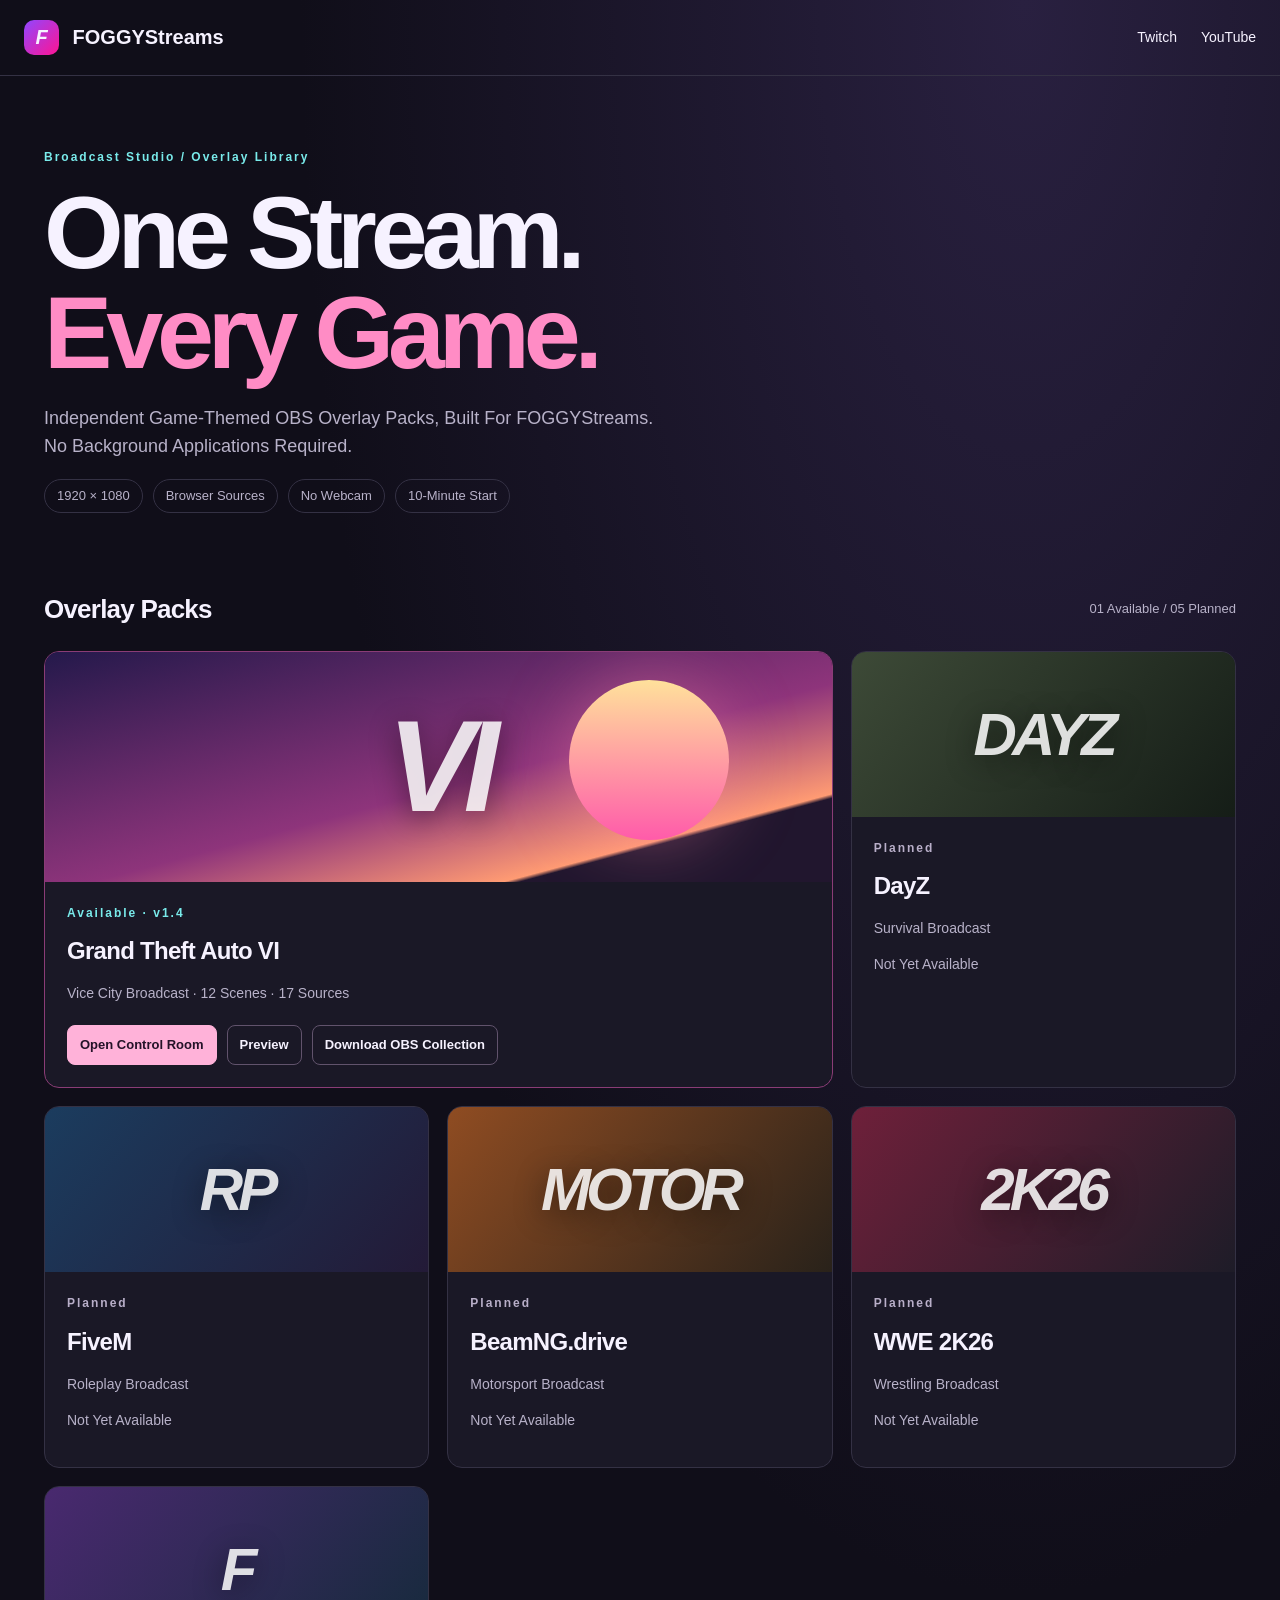
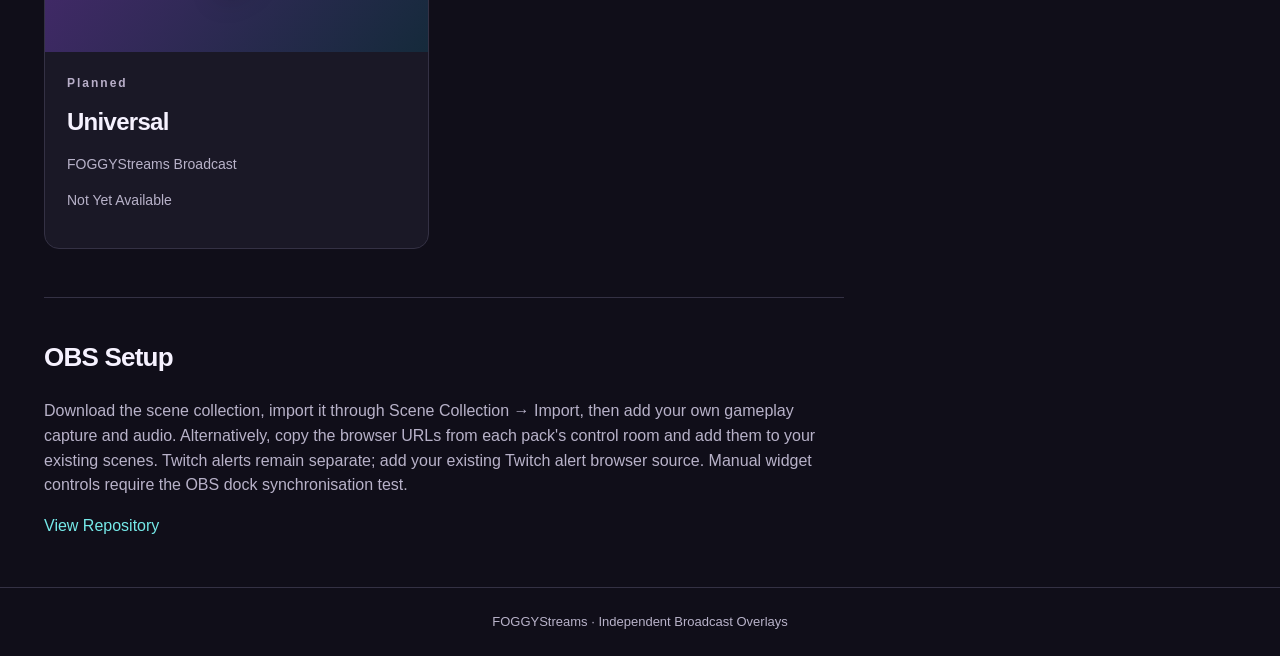
==== index.html @ 0270c41a "Launch independent FOGGYStreams OBS hub with migrated GTA VI pack" ====
<!doctype html><html lang="en-AU"><head><meta charset="utf-8"><meta name="viewport" content="width=device-width,initial-scale=1"><title>FOGGYStreams | OBS Overlay Hub</title><meta name="theme-color" content="#141222"><link rel="stylesheet" href="assets/hub.css"></head><body><header><a class="brand" href="./"><span>F</span> FOGGYStreams</a><nav><a href="https://www.twitch.tv/FOGGYStreams">Twitch</a><a href="https://www.youtube.com/@FOGGYStreams">YouTube</a></nav></header><main><div class="hero"><p class="eyebrow">Broadcast Studio / Overlay Library</p><h1>One Stream.<br><em>Every Game.</em></h1><p>Independent Game-Themed OBS Overlay Packs, Built For FOGGYStreams. No Background Applications Required.</p><div class="meta"><span>1920 × 1080</span><span>Browser Sources</span><span>No Webcam</span><span>10-Minute Start</span></div></div><section><div class="sectiontitle"><h2>Overlay Packs</h2><span>01 Available / 05 Planned</span></div><div class="packs"><article class="pack vice"><div class="art"><div class="sun"></div><span>VI</span></div><div class="info"><p class="eyebrow">Available · v1.4</p><h3>Grand Theft Auto VI</h3><p>Vice City Broadcast · 12 Scenes · 17 Sources</p><div class="actions"><a class="primary" href="gta-vi/">Open Control Room</a><a href="gta-vi/index.html?scene=starting">Preview</a><a href="downloads/FOGGYStreams_Vice_City_OBS_v1.4.json" download>Download OBS Collection</a></div></div></article><article class="pack survival planned"><div class="art"><span>DAYZ</span></div><div class="info"><p class="eyebrow">Planned</p><h3>DayZ</h3><p>Survival Broadcast</p><p class="pending">Not Yet Available</p></div></article><article class="pack roleplay planned"><div class="art"><span>RP</span></div><div class="info"><p class="eyebrow">Planned</p><h3>FiveM</h3><p>Roleplay Broadcast</p><p class="pending">Not Yet Available</p></div></article><article class="pack motor planned"><div class="art"><span>MOTOR</span></div><div class="info"><p class="eyebrow">Planned</p><h3>BeamNG.drive</h3><p>Motorsport Broadcast</p><p class="pending">Not Yet Available</p></div></article><article class="pack wrestling planned"><div class="art"><span>2K26</span></div><div class="info"><p class="eyebrow">Planned</p><h3>WWE 2K26</h3><p>Wrestling Broadcast</p><p class="pending">Not Yet Available</p></div></article><article class="pack universal planned"><div class="art"><span>F</span></div><div class="info"><p class="eyebrow">Planned</p><h3>Universal</h3><p>FOGGYStreams Broadcast</p><p class="pending">Not Yet Available</p></div></article></div></section><section class="setup"><h2>OBS Setup</h2><p>Download the scene collection, import it through Scene Collection → Import, then add your own gameplay capture and audio. Alternatively, copy the browser URLs from each pack's control room and add them to your existing scenes. Twitch alerts remain separate; add your existing Twitch alert browser source. Manual widget controls require the OBS dock synchronisation test.</p><a href="https://github.com/IIllIFOGGYIIllI/FOGGYStreams-OBS">View Repository</a></section></main><footer>FOGGYStreams · Independent Broadcast Overlays</footer></body></html>
---- assets/hub.css ----
:root{color-scheme:dark;--bg:#100e19;--panel:#1a1826;--line:#343144;--text:#f6f2ff;--muted:#b8b2c9;--pink:#ff1493;--cyan:#00ced1}*{box-sizing:border-box}body{margin:0;background:radial-gradient(ellipse at 80% 0,#292040 0,transparent 50%),var(--bg);color:var(--text);font:16px/1.55 "Segoe UI",Arial,sans-serif}a{color:var(--text);text-decoration:none}a:hover{color:#ff9bd2}header{display:flex;justify-content:space-between;align-items:center;padding:20px max(24px,calc((100vw - 1240px)/2));border-bottom:1px solid var(--line);gap:24px}header nav{display:flex;gap:24px;font-size:14px}.brand{font-weight:800;font-size:20px;white-space:nowrap}.brand span{display:inline-grid;place-items:center;width:35px;height:35px;margin-right:8px;border-radius:10px;background:linear-gradient(135deg,#9146ff,#ff1493);font-style:italic}main{max-width:1240px;margin:auto;padding:0 24px}.hero{padding:72px 0 54px;max-width:850px}.eyebrow{font-size:12px;text-transform:none;letter-spacing:2px;font-weight:700;color:#79ebeb;margin:0 0 10px}.hero h1{font-size:clamp(54px,8vw,112px);line-height:.98;letter-spacing:-.06em;margin:16px 0 22px}.hero em{font-style:normal;color:#ff8cc5}.hero p:not(.eyebrow){font-size:18px;color:var(--muted);max-width:620px}.meta{display:flex;gap:10px;flex-wrap:wrap}.meta span{border:1px solid var(--line);padding:6px 12px;border-radius:100px;font-size:13px;color:var(--muted)}.sectiontitle{display:flex;align-items:center;justify-content:space-between;gap:12px}.sectiontitle span{font-size:13px;color:var(--muted)}h2{font-size:26px;letter-spacing:-.03em}.packs{display:grid;grid-template-columns:repeat(3,minmax(0,1fr));gap:18px}.pack{background:var(--panel);border:1px solid var(--line);border-radius:15px;overflow:hidden;display:flex;flex-direction:column}.vice{grid-column:span 2;border-color:#8a3c76}.art{height:165px;position:relative;display:grid;place-items:center;overflow:hidden;background:linear-gradient(135deg,#292743,#10101a)}.art span{position:relative;font-size:60px;letter-spacing:-.08em;font-weight:900;font-style:italic;color:#ffffffda;text-shadow:0 6px 30px #0007}.vice .art{height:230px;background:linear-gradient(165deg,#24194b,#8e347b 55%,#ff9b73 80%,#21162e 81%)}.vice .art span{font-size:130px}.sun{position:absolute;width:160px;height:160px;background:linear-gradient(#ffe19b,#ff5baa);border-radius:50%;right:13%;bottom:18%;box-shadow:0 0 70px #ff8aaa66}.survival .art{background:linear-gradient(130deg,#3d4a37,#151d17)}.roleplay .art{background:linear-gradient(130deg,#1b3c5e,#231a37)}.motor .art{background:linear-gradient(130deg,#8f4c22,#29221a)}.wrestling .art{background:linear-gradient(130deg,#6e203a,#1e1c28)}.universal .art{background:linear-gradient(130deg,#49296f,#152a3b)}.info{padding:22px;flex:1}.info h3{margin:0;font-size:24px;letter-spacing:-.03em}.info p:not(.eyebrow){color:var(--muted);font-size:14px}.planned .eyebrow{color:#b9afc9}.actions{display:flex;gap:10px;flex-wrap:wrap;margin-top:20px}.actions a{border:1px solid #61536c;padding:9px 12px;border-radius:8px;font-size:13px;font-weight:700}.actions .primary{background:#ffb2d9;color:#241228;border-color:#ffb2d9}.setup{margin:48px 0;border-top:1px solid var(--line);padding-top:18px;color:var(--muted);max-width:800px}.setup h2{color:var(--text)}.setup a{color:#75e9e9}footer{padding:24px;text-align:center;color:var(--muted);font-size:13px;border-top:1px solid var(--line)}@media(max-width:780px){.packs{grid-template-columns:1fr 1fr}.vice{grid-column:span 2}}@media(max-width:480px){.packs{grid-template-columns:1fr}.vice{grid-column:span 1}header{flex-wrap:wrap}.hero{padding-top:44px}}
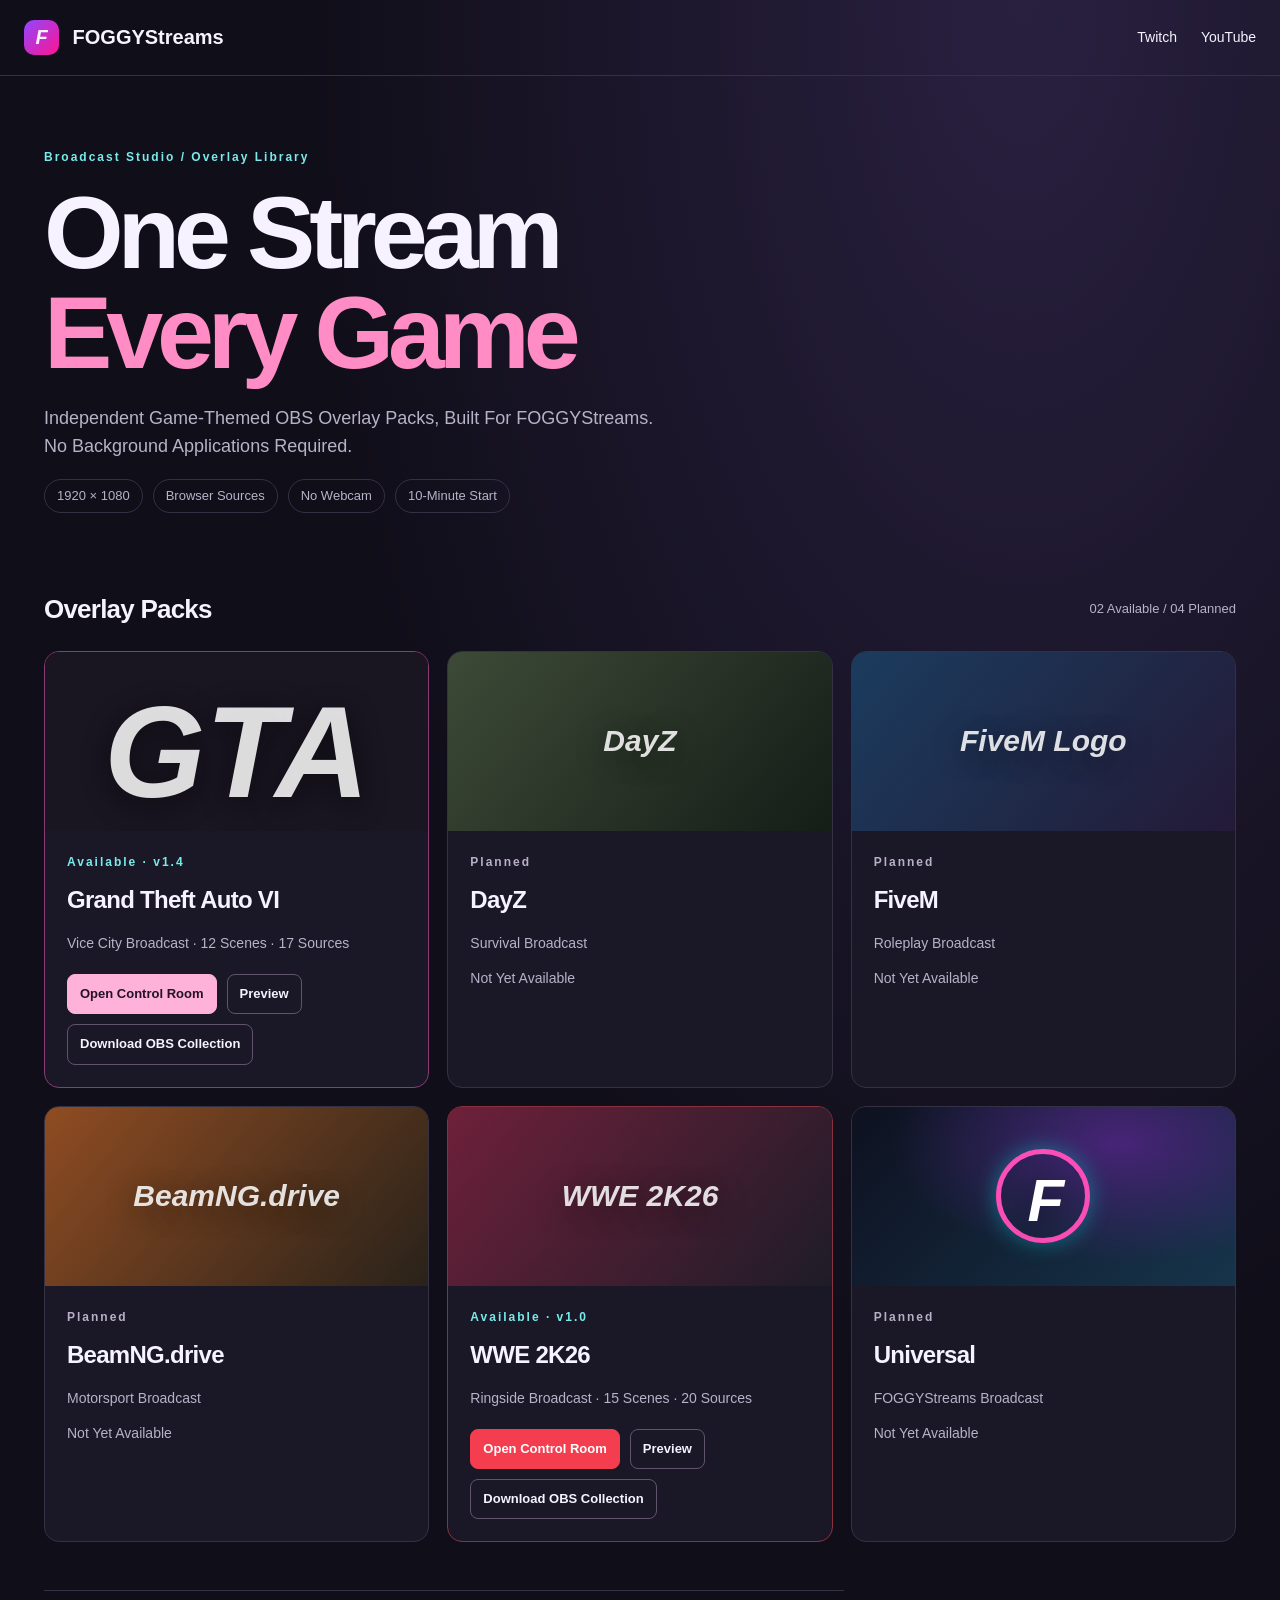
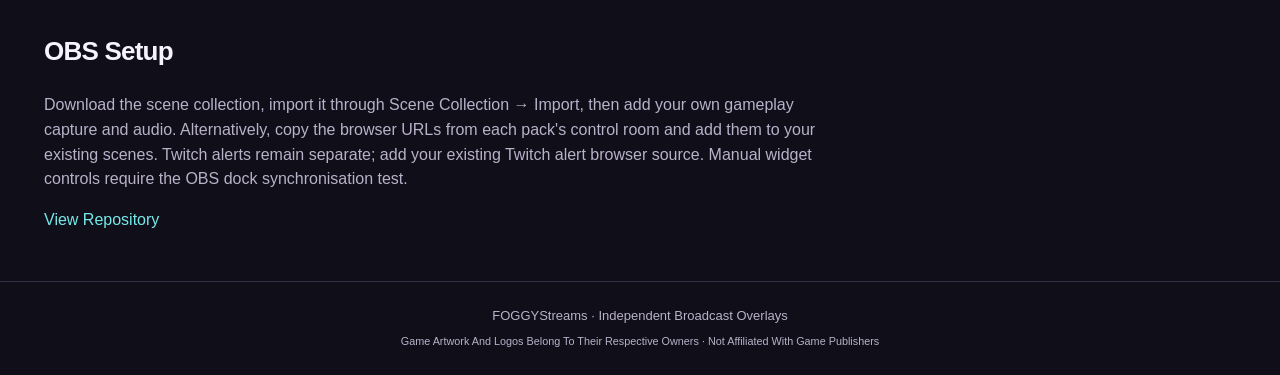
==== commit a0ab64e5: "Add WWE 2K26 Ringside pack and real game artwork to overlay hub" ====
--- a/index.html
+++ b/index.html
@@ -1 +1 @@
-<!doctype html><html lang="en-AU"><head><meta charset="utf-8"><meta name="viewport" content="width=device-width,initial-scale=1"><title>FOGGYStreams | OBS Overlay Hub</title><meta name="theme-color" content="#141222"><link rel="stylesheet" href="assets/hub.css"></head><body><header><a class="brand" href="./"><span>F</span> FOGGYStreams</a><nav><a href="https://www.twitch.tv/FOGGYStreams">Twitch</a><a href="https://www.youtube.com/@FOGGYStreams">YouTube</a></nav></header><main><div class="hero"><p class="eyebrow">Broadcast Studio / Overlay Library</p><h1>One Stream.<br><em>Every Game.</em></h1><p>Independent Game-Themed OBS Overlay Packs, Built For FOGGYStreams. No Background Applications Required.</p><div class="meta"><span>1920 × 1080</span><span>Browser Sources</span><span>No Webcam</span><span>10-Minute Start</span></div></div><section><div class="sectiontitle"><h2>Overlay Packs</h2><span>01 Available / 05 Planned</span></div><div class="packs"><article class="pack vice"><div class="art"><div class="sun"></div><span>VI</span></div><div class="info"><p class="eyebrow">Available · v1.4</p><h3>Grand Theft Auto VI</h3><p>Vice City Broadcast · 12 Scenes · 17 Sources</p><div class="actions"><a class="primary" href="gta-vi/">Open Control Room</a><a href="gta-vi/index.html?scene=starting">Preview</a><a href="downloads/FOGGYStreams_Vice_City_OBS_v1.4.json" download>Download OBS Collection</a></div></div></article><article class="pack survival planned"><div class="art"><span>DAYZ</span></div><div class="info"><p class="eyebrow">Planned</p><h3>DayZ</h3><p>Survival Broadcast</p><p class="pending">Not Yet Available</p></div></article><article class="pack roleplay planned"><div class="art"><span>RP</span></div><div class="info"><p class="eyebrow">Planned</p><h3>FiveM</h3><p>Roleplay Broadcast</p><p class="pending">Not Yet Available</p></div></article><article class="pack motor planned"><div class="art"><span>MOTOR</span></div><div class="info"><p class="eyebrow">Planned</p><h3>BeamNG.drive</h3><p>Motorsport Broadcast</p><p class="pending">Not Yet Available</p></div></article><article class="pack wrestling planned"><div class="art"><span>2K26</span></div><div class="info"><p class="eyebrow">Planned</p><h3>WWE 2K26</h3><p>Wrestling Broadcast</p><p class="pending">Not Yet Available</p></div></article><article class="pack universal planned"><div class="art"><span>F</span></div><div class="info"><p class="eyebrow">Planned</p><h3>Universal</h3><p>FOGGYStreams Broadcast</p><p class="pending">Not Yet Available</p></div></article></div></section><section class="setup"><h2>OBS Setup</h2><p>Download the scene collection, import it through Scene Collection → Import, then add your own gameplay capture and audio. Alternatively, copy the browser URLs from each pack's control room and add them to your existing scenes. Twitch alerts remain separate; add your existing Twitch alert browser source. Manual widget controls require the OBS dock synchronisation test.</p><a href="https://github.com/IIllIFOGGYIIllI/FOGGYStreams-OBS">View Repository</a></section></main><footer>FOGGYStreams · Independent Broadcast Overlays</footer></body></html>+<!doctype html><html lang="en-AU"><head><meta charset="utf-8"><meta name="viewport" content="width=device-width,initial-scale=1"><title>FOGGYStreams | OBS Overlay Hub</title><meta name="theme-color" content="#141222"><link rel="stylesheet" href="assets/hub.css?v=1.5"></head><body><header><a class="brand" href="./"><span>F</span> FOGGYStreams</a><nav><a href="https://www.twitch.tv/FOGGYStreams">Twitch</a><a href="https://www.youtube.com/@FOGGYStreams">YouTube</a></nav></header><main><div class="hero"><p class="eyebrow">Broadcast Studio / Overlay Library</p><h1>One Stream<br><em>Every Game</em></h1><p>Independent Game-Themed OBS Overlay Packs, Built For FOGGYStreams. No Background Applications Required.</p><div class="meta"><span>1920 × 1080</span><span>Browser Sources</span><span>No Webcam</span><span>10-Minute Start</span></div></div><section><div class="sectiontitle"><h2>Overlay Packs</h2><span>02 Available / 04 Planned</span></div><div class="packs"><article class="pack vice"><div class="art"><img src="https://www.rockstargames.com/VI/_next/static/media/Jason_and_Lucia_14.10e7v.06pcm_t.jpg" alt="GTA VI — Rockstar Games" loading="lazy" referrerpolicy="no-referrer" onerror="this.hidden=true;this.nextElementSibling.hidden=false"><span class="art-fallback" hidden>GTA VI</span></div><div class="info"><p class="eyebrow">Available · v1.4</p><h3>Grand Theft Auto VI</h3><p>Vice City Broadcast · 12 Scenes · 17 Sources</p><div class="actions"><a class="primary" href="gta-vi/">Open Control Room</a><a href="gta-vi/index.html?scene=starting">Preview</a><a href="downloads/FOGGYStreams_Vice_City_OBS_v1.4.json" download>Download OBS Collection</a></div></div></article><article class="pack survival planned"><div class="art"><img src="https://shared.fastly.steamstatic.com/store_item_assets/steam/apps/221100/header.jpg?t=1792059745" alt="DayZ — Bohemia Interactive" loading="lazy" referrerpolicy="no-referrer" onerror="this.hidden=true;this.nextElementSibling.hidden=false"><span class="art-fallback" hidden>DayZ</span></div><div class="info"><p class="eyebrow">Planned</p><h3>DayZ</h3><p>Survival Broadcast</p><p class="pending">Not Yet Available</p></div></article><article class="pack roleplay planned"><div class="art"><img src="https://upload.wikimedia.org/wikipedia/commons/5/5a/FiveM-Logo.png" alt="FiveM Logo" loading="lazy" referrerpolicy="no-referrer" onerror="this.hidden=true;this.nextElementSibling.hidden=false"><span class="art-fallback" hidden>FiveM Logo</span></div><div class="info"><p class="eyebrow">Planned</p><h3>FiveM</h3><p>Roleplay Broadcast</p><p class="pending">Not Yet Available</p></div></article><article class="pack motor planned"><div class="art"><img src="https://shared.akamai.steamstatic.com/store_item_assets/steam/apps/284160/17f8af1312bc48e6cd90e5fb639d4981682af260/header.jpg?t=1792417797" alt="BeamNG.drive — BeamNG" loading="lazy" referrerpolicy="no-referrer" onerror="this.hidden=true;this.nextElementSibling.hidden=false"><span class="art-fallback" hidden>BeamNG.drive</span></div><div class="info"><p class="eyebrow">Planned</p><h3>BeamNG.drive</h3><p>Motorsport Broadcast</p><p class="pending">Not Yet Available</p></div></article><article class="pack wrestling"><div class="art"><img src="https://shared.fastly.steamstatic.com/store_item_assets/steam/apps/3717070/6e590c37107f7306ab9e42cc07d2aa92327625d1/header_2x.jpg?t=1793220236" alt="WWE 2K26 — 2K" loading="lazy" referrerpolicy="no-referrer" onerror="this.hidden=true;this.nextElementSibling.hidden=false"><span class="art-fallback" hidden>WWE 2K26</span></div><div class="info"><p class="eyebrow">Available · v1.0</p><h3>WWE 2K26</h3><p>Ringside Broadcast · 15 Scenes · 20 Sources</p><div class="actions"><a class="primary" href="wwe-2k26/">Open Control Room</a><a href="wwe-2k26/index.html?scene=starting">Preview</a><a href="downloads/FOGGYStreams_WWE_2K26_OBS_v1.0.json" download>Download OBS Collection</a></div></div></article><article class="pack universal planned"><div class="art"><span class="universal-mark">F</span></div><div class="info"><p class="eyebrow">Planned</p><h3>Universal</h3><p>FOGGYStreams Broadcast</p><p class="pending">Not Yet Available</p></div></article></div></section><section class="setup"><h2>OBS Setup</h2><p>Download the scene collection, import it through Scene Collection → Import, then add your own gameplay capture and audio. Alternatively, copy the browser URLs from each pack's control room and add them to your existing scenes. Twitch alerts remain separate; add your existing Twitch alert browser source. Manual widget controls require the OBS dock synchronisation test.</p><a href="https://github.com/IIllIFOGGYIIllI/FOGGYStreams-OBS">View Repository</a></section></main><footer>FOGGYStreams · Independent Broadcast Overlays<br><small>Game Artwork And Logos Belong To Their Respective Owners · Not Affiliated With Game Publishers</small></footer></body></html>
--- a/assets/hub.css
+++ b/assets/hub.css
@@ -1 +1,2 @@
-:root{color-scheme:dark;--bg:#100e19;--panel:#1a1826;--line:#343144;--text:#f6f2ff;--muted:#b8b2c9;--pink:#ff1493;--cyan:#00ced1}*{box-sizing:border-box}body{margin:0;background:radial-gradient(ellipse at 80% 0,#292040 0,transparent 50%),var(--bg);color:var(--text);font:16px/1.55 "Segoe UI",Arial,sans-serif}a{color:var(--text);text-decoration:none}a:hover{color:#ff9bd2}header{display:flex;justify-content:space-between;align-items:center;padding:20px max(24px,calc((100vw - 1240px)/2));border-bottom:1px solid var(--line);gap:24px}header nav{display:flex;gap:24px;font-size:14px}.brand{font-weight:800;font-size:20px;white-space:nowrap}.brand span{display:inline-grid;place-items:center;width:35px;height:35px;margin-right:8px;border-radius:10px;background:linear-gradient(135deg,#9146ff,#ff1493);font-style:italic}main{max-width:1240px;margin:auto;padding:0 24px}.hero{padding:72px 0 54px;max-width:850px}.eyebrow{font-size:12px;text-transform:none;letter-spacing:2px;font-weight:700;color:#79ebeb;margin:0 0 10px}.hero h1{font-size:clamp(54px,8vw,112px);line-height:.98;letter-spacing:-.06em;margin:16px 0 22px}.hero em{font-style:normal;color:#ff8cc5}.hero p:not(.eyebrow){font-size:18px;color:var(--muted);max-width:620px}.meta{display:flex;gap:10px;flex-wrap:wrap}.meta span{border:1px solid var(--line);padding:6px 12px;border-radius:100px;font-size:13px;color:var(--muted)}.sectiontitle{display:flex;align-items:center;justify-content:space-between;gap:12px}.sectiontitle span{font-size:13px;color:var(--muted)}h2{font-size:26px;letter-spacing:-.03em}.packs{display:grid;grid-template-columns:repeat(3,minmax(0,1fr));gap:18px}.pack{background:var(--panel);border:1px solid var(--line);border-radius:15px;overflow:hidden;display:flex;flex-direction:column}.vice{grid-column:span 2;border-color:#8a3c76}.art{height:165px;position:relative;display:grid;place-items:center;overflow:hidden;background:linear-gradient(135deg,#292743,#10101a)}.art span{position:relative;font-size:60px;letter-spacing:-.08em;font-weight:900;font-style:italic;color:#ffffffda;text-shadow:0 6px 30px #0007}.vice .art{height:230px;background:linear-gradient(165deg,#24194b,#8e347b 55%,#ff9b73 80%,#21162e 81%)}.vice .art span{font-size:130px}.sun{position:absolute;width:160px;height:160px;background:linear-gradient(#ffe19b,#ff5baa);border-radius:50%;right:13%;bottom:18%;box-shadow:0 0 70px #ff8aaa66}.survival .art{background:linear-gradient(130deg,#3d4a37,#151d17)}.roleplay .art{background:linear-gradient(130deg,#1b3c5e,#231a37)}.motor .art{background:linear-gradient(130deg,#8f4c22,#29221a)}.wrestling .art{background:linear-gradient(130deg,#6e203a,#1e1c28)}.universal .art{background:linear-gradient(130deg,#49296f,#152a3b)}.info{padding:22px;flex:1}.info h3{margin:0;font-size:24px;letter-spacing:-.03em}.info p:not(.eyebrow){color:var(--muted);font-size:14px}.planned .eyebrow{color:#b9afc9}.actions{display:flex;gap:10px;flex-wrap:wrap;margin-top:20px}.actions a{border:1px solid #61536c;padding:9px 12px;border-radius:8px;font-size:13px;font-weight:700}.actions .primary{background:#ffb2d9;color:#241228;border-color:#ffb2d9}.setup{margin:48px 0;border-top:1px solid var(--line);padding-top:18px;color:var(--muted);max-width:800px}.setup h2{color:var(--text)}.setup a{color:#75e9e9}footer{padding:24px;text-align:center;color:var(--muted);font-size:13px;border-top:1px solid var(--line)}@media(max-width:780px){.packs{grid-template-columns:1fr 1fr}.vice{grid-column:span 2}}@media(max-width:480px){.packs{grid-template-columns:1fr}.vice{grid-column:span 1}header{flex-wrap:wrap}.hero{padding-top:44px}}+:root{color-scheme:dark;--bg:#100e19;--panel:#1a1826;--line:#343144;--text:#f6f2ff;--muted:#b8b2c9;--pink:#ff1493;--cyan:#00ced1}*{box-sizing:border-box}body{margin:0;background:radial-gradient(ellipse at 80% 0,#292040 0,transparent 50%),var(--bg);color:var(--text);font:16px/1.55 "Segoe UI",Arial,sans-serif}a{color:var(--text);text-decoration:none}a:hover{color:#ff9bd2}header{display:flex;justify-content:space-between;align-items:center;padding:20px max(24px,calc((100vw - 1240px)/2));border-bottom:1px solid var(--line);gap:24px}header nav{display:flex;gap:24px;font-size:14px}.brand{font-weight:800;font-size:20px;white-space:nowrap}.brand span{display:inline-grid;place-items:center;width:35px;height:35px;margin-right:8px;border-radius:10px;background:linear-gradient(135deg,#9146ff,#ff1493);font-style:italic}main{max-width:1240px;margin:auto;padding:0 24px}.hero{padding:72px 0 54px;max-width:850px}.eyebrow{font-size:12px;text-transform:none;letter-spacing:2px;font-weight:700;color:#79ebeb;margin:0 0 10px}.hero h1{font-size:clamp(54px,8vw,112px);line-height:.98;letter-spacing:-.06em;margin:16px 0 22px}.hero em{font-style:normal;color:#ff8cc5}.hero p:not(.eyebrow){font-size:18px;color:var(--muted);max-width:620px}.meta{display:flex;gap:10px;flex-wrap:wrap}.meta span{border:1px solid var(--line);padding:6px 12px;border-radius:100px;font-size:13px;color:var(--muted)}.sectiontitle{display:flex;align-items:center;justify-content:space-between;gap:12px}.sectiontitle span{font-size:13px;color:var(--muted)}h2{font-size:26px;letter-spacing:-.03em}.packs{display:grid;grid-template-columns:repeat(3,minmax(0,1fr));gap:18px}.pack{background:var(--panel);border:1px solid var(--line);border-radius:15px;overflow:hidden;display:flex;flex-direction:column}.vice{grid-column:span 2;border-color:#8a3c76}.art{height:165px;position:relative;display:grid;place-items:center;overflow:hidden;background:linear-gradient(135deg,#292743,#10101a)}.art span{position:relative;font-size:60px;letter-spacing:-.08em;font-weight:900;font-style:italic;color:#ffffffda;text-shadow:0 6px 30px #0007}.vice .art{height:230px;background:linear-gradient(165deg,#24194b,#8e347b 55%,#ff9b73 80%,#21162e 81%)}.vice .art span{font-size:130px}.sun{position:absolute;width:160px;height:160px;background:linear-gradient(#ffe19b,#ff5baa);border-radius:50%;right:13%;bottom:18%;box-shadow:0 0 70px #ff8aaa66}.survival .art{background:linear-gradient(130deg,#3d4a37,#151d17)}.roleplay .art{background:linear-gradient(130deg,#1b3c5e,#231a37)}.motor .art{background:linear-gradient(130deg,#8f4c22,#29221a)}.wrestling .art{background:linear-gradient(130deg,#6e203a,#1e1c28)}.universal .art{background:linear-gradient(130deg,#49296f,#152a3b)}.info{padding:22px;flex:1}.info h3{margin:0;font-size:24px;letter-spacing:-.03em}.info p:not(.eyebrow){color:var(--muted);font-size:14px}.planned .eyebrow{color:#b9afc9}.actions{display:flex;gap:10px;flex-wrap:wrap;margin-top:20px}.actions a{border:1px solid #61536c;padding:9px 12px;border-radius:8px;font-size:13px;font-weight:700}.actions .primary{background:#ffb2d9;color:#241228;border-color:#ffb2d9}.setup{margin:48px 0;border-top:1px solid var(--line);padding-top:18px;color:var(--muted);max-width:800px}.setup h2{color:var(--text)}.setup a{color:#75e9e9}footer{padding:24px;text-align:center;color:var(--muted);font-size:13px;border-top:1px solid var(--line)}@media(max-width:780px){.packs{grid-template-columns:1fr 1fr}.vice{grid-column:span 2}}@media(max-width:480px){.packs{grid-template-columns:1fr}.vice{grid-column:span 1}header{flex-wrap:wrap}.hero{padding-top:44px}}
+/* Artwork Cards */.packs{grid-template-columns:repeat(3,minmax(0,1fr))}.vice{grid-column:span 1}.art,.vice .art{height:auto;aspect-ratio:460/215;background:#191521}.art img{width:100%;height:100%;object-fit:cover;display:block}.art img[hidden],.art .art-fallback[hidden]{display:none}.art .art-fallback{font-size:30px;text-align:center;letter-spacing:0}.roleplay .art img{object-fit:contain;padding:14px;background:radial-gradient(#34333b,#1a1820)}.wrestling{border-color:#8b313e}.wrestling .actions .primary{background:#f43d4f;border-color:#f43d4f;color:white}.universal .art{background:radial-gradient(ellipse at 70% 20%,#472477,transparent 60%),linear-gradient(135deg,#0e1120,#16344b)}.universal .art .universal-mark{display:grid;place-items:center;border-radius:50%;width:94px;height:94px;border:5px solid #fc4eb7;box-shadow:0 0 22px #00ced177;color:white;font-size:60px}footer small{display:inline-block;margin-top:7px}@media(max-width:780px){.packs{grid-template-columns:1fr 1fr}.vice{grid-column:span 1}}@media(max-width:480px){.packs{grid-template-columns:1fr}}
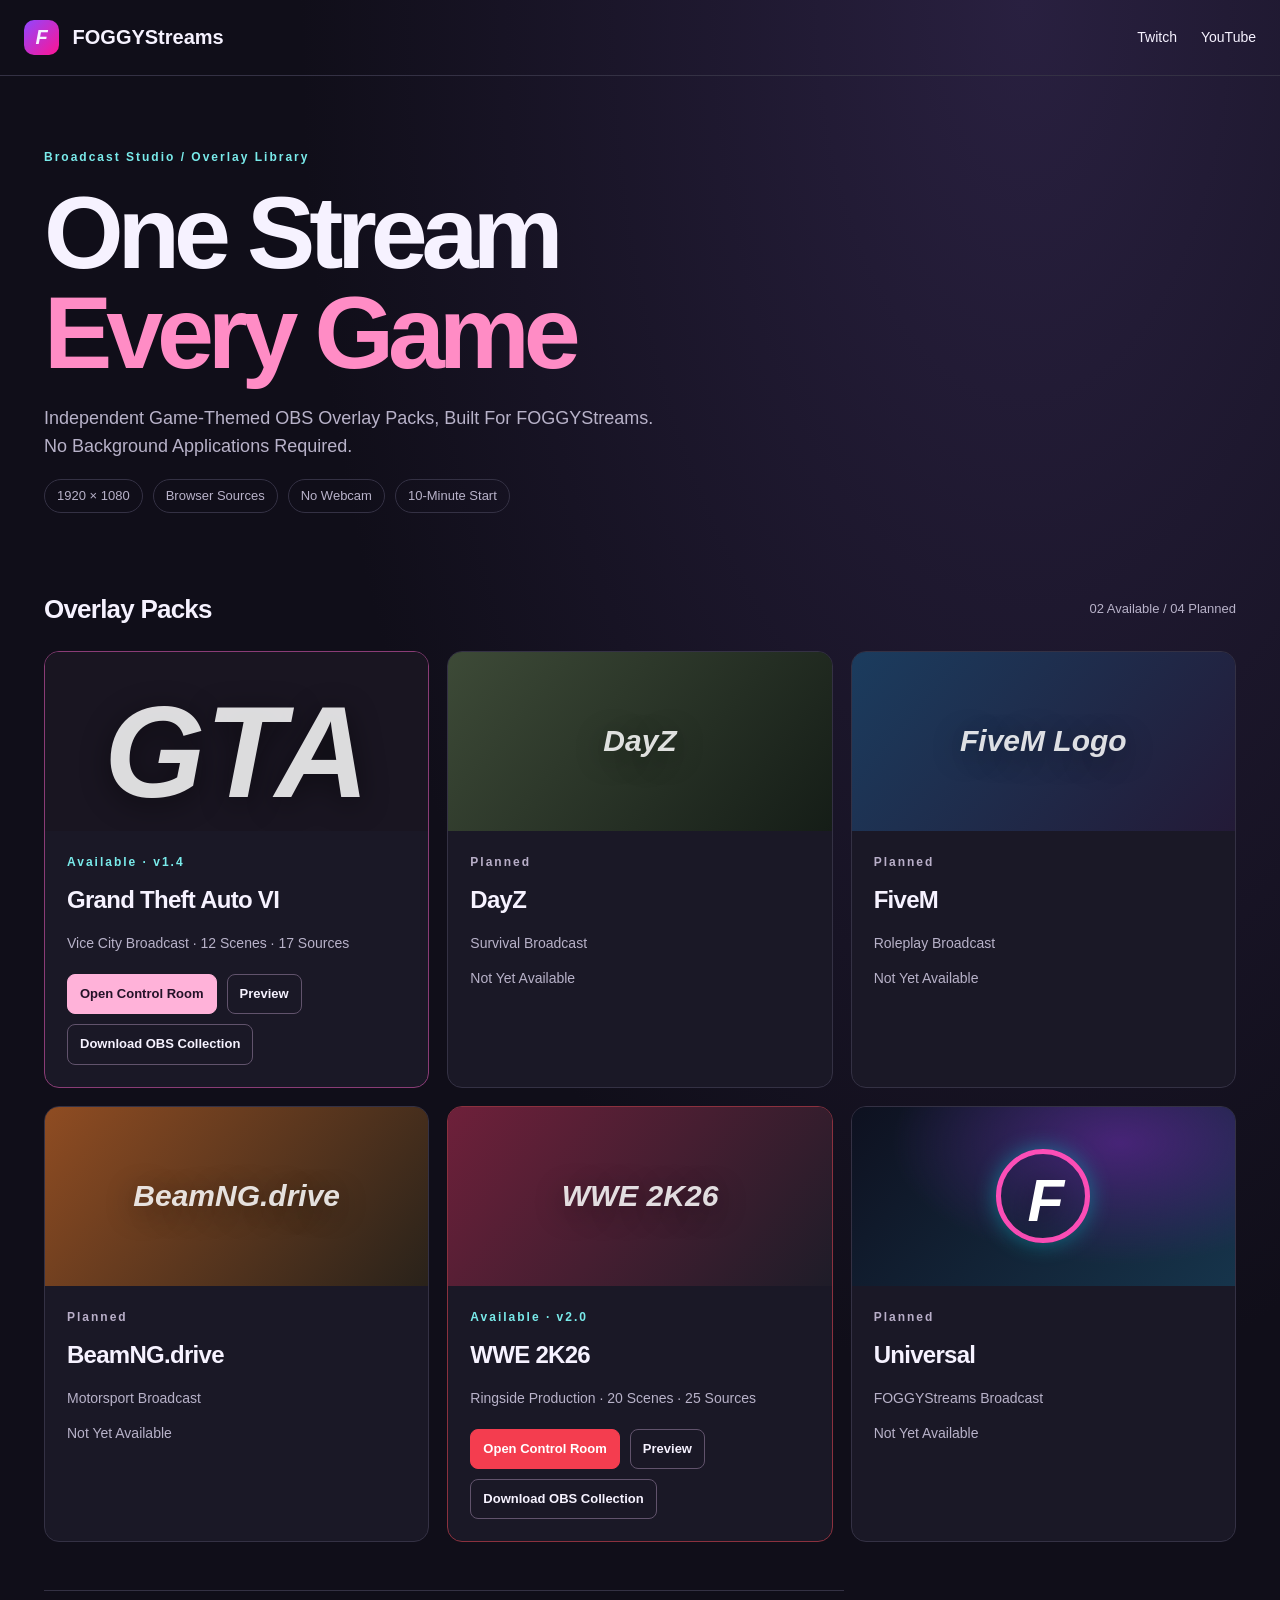
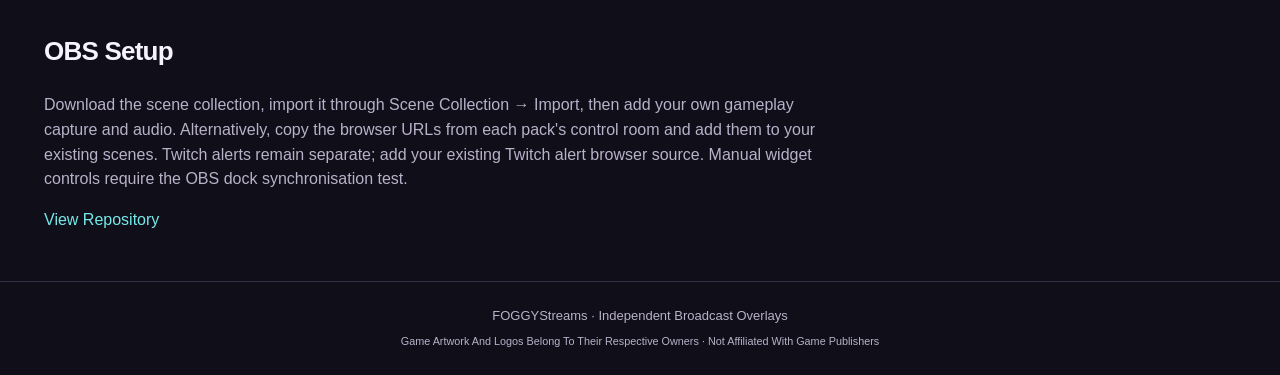
==== commit 801112b3: "Ringside Production 2.0: match format library, backstage rundown, tournament and rumble desks" ====
--- a/index.html
+++ b/index.html
@@ -1 +1 @@
-<!doctype html><html lang="en-AU"><head><meta charset="utf-8"><meta name="viewport" content="width=device-width,initial-scale=1"><title>FOGGYStreams | OBS Overlay Hub</title><meta name="theme-color" content="#141222"><link rel="stylesheet" href="assets/hub.css?v=1.5"></head><body><header><a class="brand" href="./"><span>F</span> FOGGYStreams</a><nav><a href="https://www.twitch.tv/FOGGYStreams">Twitch</a><a href="https://www.youtube.com/@FOGGYStreams">YouTube</a></nav></header><main><div class="hero"><p class="eyebrow">Broadcast Studio / Overlay Library</p><h1>One Stream<br><em>Every Game</em></h1><p>Independent Game-Themed OBS Overlay Packs, Built For FOGGYStreams. No Background Applications Required.</p><div class="meta"><span>1920 × 1080</span><span>Browser Sources</span><span>No Webcam</span><span>10-Minute Start</span></div></div><section><div class="sectiontitle"><h2>Overlay Packs</h2><span>02 Available / 04 Planned</span></div><div class="packs"><article class="pack vice"><div class="art"><img src="https://www.rockstargames.com/VI/_next/static/media/Jason_and_Lucia_14.10e7v.06pcm_t.jpg" alt="GTA VI — Rockstar Games" loading="lazy" referrerpolicy="no-referrer" onerror="this.hidden=true;this.nextElementSibling.hidden=false"><span class="art-fallback" hidden>GTA VI</span></div><div class="info"><p class="eyebrow">Available · v1.4</p><h3>Grand Theft Auto VI</h3><p>Vice City Broadcast · 12 Scenes · 17 Sources</p><div class="actions"><a class="primary" href="gta-vi/">Open Control Room</a><a href="gta-vi/index.html?scene=starting">Preview</a><a href="downloads/FOGGYStreams_Vice_City_OBS_v1.4.json" download>Download OBS Collection</a></div></div></article><article class="pack survival planned"><div class="art"><img src="https://shared.fastly.steamstatic.com/store_item_assets/steam/apps/221100/header.jpg?t=1792059745" alt="DayZ — Bohemia Interactive" loading="lazy" referrerpolicy="no-referrer" onerror="this.hidden=true;this.nextElementSibling.hidden=false"><span class="art-fallback" hidden>DayZ</span></div><div class="info"><p class="eyebrow">Planned</p><h3>DayZ</h3><p>Survival Broadcast</p><p class="pending">Not Yet Available</p></div></article><article class="pack roleplay planned"><div class="art"><img src="https://upload.wikimedia.org/wikipedia/commons/5/5a/FiveM-Logo.png" alt="FiveM Logo" loading="lazy" referrerpolicy="no-referrer" onerror="this.hidden=true;this.nextElementSibling.hidden=false"><span class="art-fallback" hidden>FiveM Logo</span></div><div class="info"><p class="eyebrow">Planned</p><h3>FiveM</h3><p>Roleplay Broadcast</p><p class="pending">Not Yet Available</p></div></article><article class="pack motor planned"><div class="art"><img src="https://shared.akamai.steamstatic.com/store_item_assets/steam/apps/284160/17f8af1312bc48e6cd90e5fb639d4981682af260/header.jpg?t=1792417797" alt="BeamNG.drive — BeamNG" loading="lazy" referrerpolicy="no-referrer" onerror="this.hidden=true;this.nextElementSibling.hidden=false"><span class="art-fallback" hidden>BeamNG.drive</span></div><div class="info"><p class="eyebrow">Planned</p><h3>BeamNG.drive</h3><p>Motorsport Broadcast</p><p class="pending">Not Yet Available</p></div></article><article class="pack wrestling"><div class="art"><img src="https://shared.fastly.steamstatic.com/store_item_assets/steam/apps/3717070/6e590c37107f7306ab9e42cc07d2aa92327625d1/header_2x.jpg?t=1793220236" alt="WWE 2K26 — 2K" loading="lazy" referrerpolicy="no-referrer" onerror="this.hidden=true;this.nextElementSibling.hidden=false"><span class="art-fallback" hidden>WWE 2K26</span></div><div class="info"><p class="eyebrow">Available · v1.0</p><h3>WWE 2K26</h3><p>Ringside Broadcast · 15 Scenes · 20 Sources</p><div class="actions"><a class="primary" href="wwe-2k26/">Open Control Room</a><a href="wwe-2k26/index.html?scene=starting">Preview</a><a href="downloads/FOGGYStreams_WWE_2K26_OBS_v1.0.json" download>Download OBS Collection</a></div></div></article><article class="pack universal planned"><div class="art"><span class="universal-mark">F</span></div><div class="info"><p class="eyebrow">Planned</p><h3>Universal</h3><p>FOGGYStreams Broadcast</p><p class="pending">Not Yet Available</p></div></article></div></section><section class="setup"><h2>OBS Setup</h2><p>Download the scene collection, import it through Scene Collection → Import, then add your own gameplay capture and audio. Alternatively, copy the browser URLs from each pack's control room and add them to your existing scenes. Twitch alerts remain separate; add your existing Twitch alert browser source. Manual widget controls require the OBS dock synchronisation test.</p><a href="https://github.com/IIllIFOGGYIIllI/FOGGYStreams-OBS">View Repository</a></section></main><footer>FOGGYStreams · Independent Broadcast Overlays<br><small>Game Artwork And Logos Belong To Their Respective Owners · Not Affiliated With Game Publishers</small></footer></body></html>+<!doctype html><html lang="en-AU"><head><meta charset="utf-8"><meta name="viewport" content="width=device-width,initial-scale=1"><title>FOGGYStreams | OBS Overlay Hub</title><meta name="theme-color" content="#141222"><link rel="stylesheet" href="assets/hub.css?v=1.5"></head><body><header><a class="brand" href="./"><span>F</span> FOGGYStreams</a><nav><a href="https://www.twitch.tv/FOGGYStreams">Twitch</a><a href="https://www.youtube.com/@FOGGYStreams">YouTube</a></nav></header><main><div class="hero"><p class="eyebrow">Broadcast Studio / Overlay Library</p><h1>One Stream<br><em>Every Game</em></h1><p>Independent Game-Themed OBS Overlay Packs, Built For FOGGYStreams. No Background Applications Required.</p><div class="meta"><span>1920 × 1080</span><span>Browser Sources</span><span>No Webcam</span><span>10-Minute Start</span></div></div><section><div class="sectiontitle"><h2>Overlay Packs</h2><span>02 Available / 04 Planned</span></div><div class="packs"><article class="pack vice"><div class="art"><img src="https://www.rockstargames.com/VI/_next/static/media/Jason_and_Lucia_14.10e7v.06pcm_t.jpg" alt="GTA VI — Rockstar Games" loading="lazy" referrerpolicy="no-referrer" onerror="this.hidden=true;this.nextElementSibling.hidden=false"><span class="art-fallback" hidden>GTA VI</span></div><div class="info"><p class="eyebrow">Available · v1.4</p><h3>Grand Theft Auto VI</h3><p>Vice City Broadcast · 12 Scenes · 17 Sources</p><div class="actions"><a class="primary" href="gta-vi/">Open Control Room</a><a href="gta-vi/index.html?scene=starting">Preview</a><a href="downloads/FOGGYStreams_Vice_City_OBS_v1.4.json" download>Download OBS Collection</a></div></div></article><article class="pack survival planned"><div class="art"><img src="https://shared.fastly.steamstatic.com/store_item_assets/steam/apps/221100/header.jpg?t=1792059745" alt="DayZ — Bohemia Interactive" loading="lazy" referrerpolicy="no-referrer" onerror="this.hidden=true;this.nextElementSibling.hidden=false"><span class="art-fallback" hidden>DayZ</span></div><div class="info"><p class="eyebrow">Planned</p><h3>DayZ</h3><p>Survival Broadcast</p><p class="pending">Not Yet Available</p></div></article><article class="pack roleplay planned"><div class="art"><img src="https://upload.wikimedia.org/wikipedia/commons/5/5a/FiveM-Logo.png" alt="FiveM Logo" loading="lazy" referrerpolicy="no-referrer" onerror="this.hidden=true;this.nextElementSibling.hidden=false"><span class="art-fallback" hidden>FiveM Logo</span></div><div class="info"><p class="eyebrow">Planned</p><h3>FiveM</h3><p>Roleplay Broadcast</p><p class="pending">Not Yet Available</p></div></article><article class="pack motor planned"><div class="art"><img src="https://shared.akamai.steamstatic.com/store_item_assets/steam/apps/284160/17f8af1312bc48e6cd90e5fb639d4981682af260/header.jpg?t=1792417797" alt="BeamNG.drive — BeamNG" loading="lazy" referrerpolicy="no-referrer" onerror="this.hidden=true;this.nextElementSibling.hidden=false"><span class="art-fallback" hidden>BeamNG.drive</span></div><div class="info"><p class="eyebrow">Planned</p><h3>BeamNG.drive</h3><p>Motorsport Broadcast</p><p class="pending">Not Yet Available</p></div></article><article class="pack wrestling"><div class="art"><img src="https://shared.fastly.steamstatic.com/store_item_assets/steam/apps/3717070/6e590c37107f7306ab9e42cc07d2aa92327625d1/header_2x.jpg?t=1793220236" alt="WWE 2K26 — 2K" loading="lazy" referrerpolicy="no-referrer" onerror="this.hidden=true;this.nextElementSibling.hidden=false"><span class="art-fallback" hidden>WWE 2K26</span></div><div class="info"><p class="eyebrow">Available · v2.0</p><h3>WWE 2K26</h3><p>Ringside Production · 20 Scenes · 25 Sources</p><div class="actions"><a class="primary" href="wwe-2k26/">Open Control Room</a><a href="wwe-2k26/index.html?scene=starting">Preview</a><a href="downloads/FOGGYStreams_WWE_2K26_OBS_v2.0.json" download>Download OBS Collection</a></div></div></article><article class="pack universal planned"><div class="art"><span class="universal-mark">F</span></div><div class="info"><p class="eyebrow">Planned</p><h3>Universal</h3><p>FOGGYStreams Broadcast</p><p class="pending">Not Yet Available</p></div></article></div></section><section class="setup"><h2>OBS Setup</h2><p>Download the scene collection, import it through Scene Collection → Import, then add your own gameplay capture and audio. Alternatively, copy the browser URLs from each pack's control room and add them to your existing scenes. Twitch alerts remain separate; add your existing Twitch alert browser source. Manual widget controls require the OBS dock synchronisation test.</p><a href="https://github.com/IIllIFOGGYIIllI/FOGGYStreams-OBS">View Repository</a></section></main><footer>FOGGYStreams · Independent Broadcast Overlays<br><small>Game Artwork And Logos Belong To Their Respective Owners · Not Affiliated With Game Publishers</small></footer></body></html>
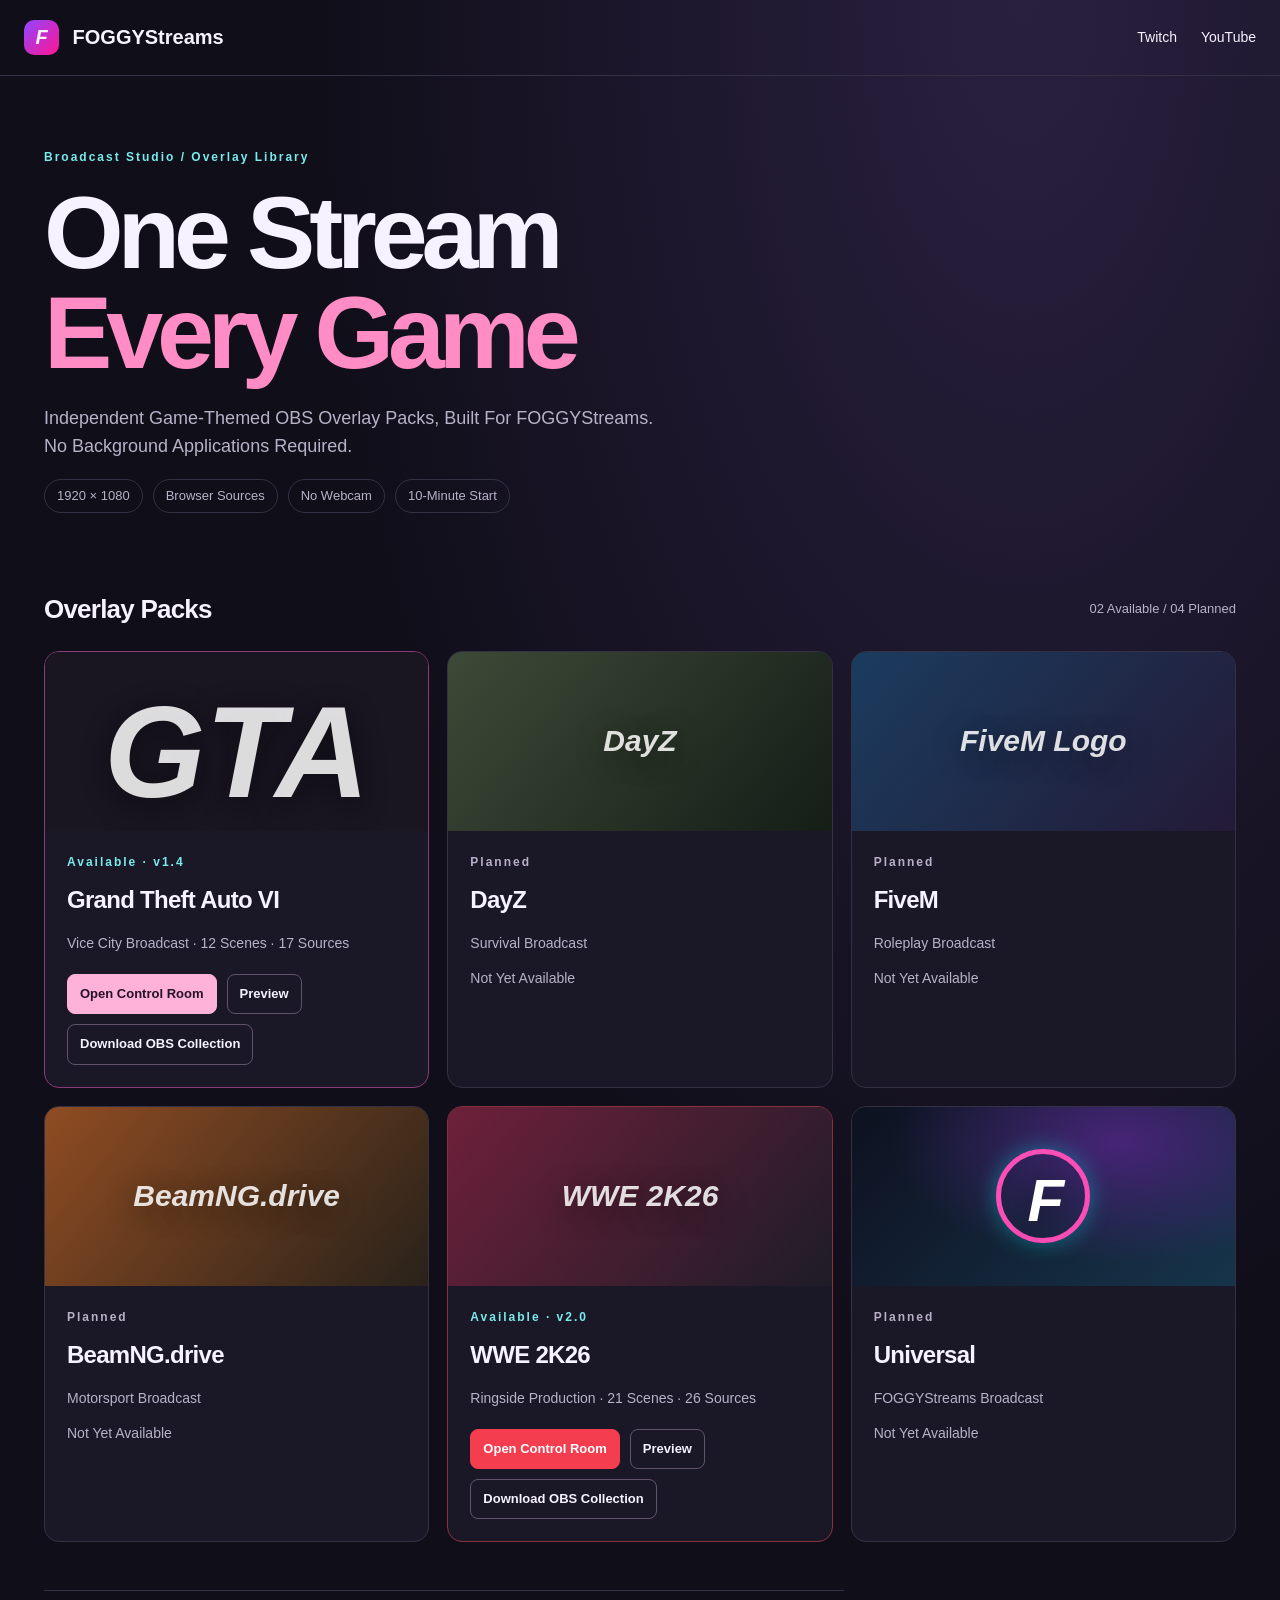
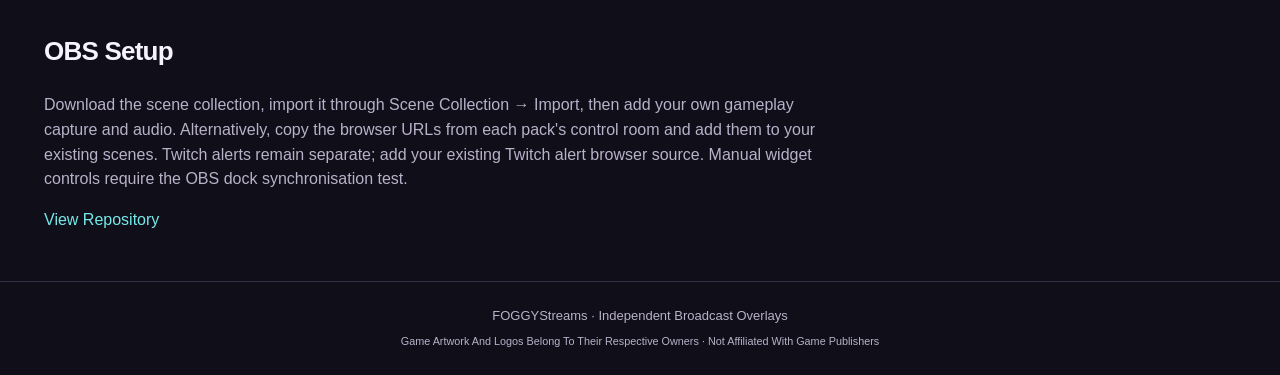
==== commit beed63bf: "Add program output and graphics preview to Ringside producer desk" ====
--- a/index.html
+++ b/index.html
@@ -1 +1 @@
-<!doctype html><html lang="en-AU"><head><meta charset="utf-8"><meta name="viewport" content="width=device-width,initial-scale=1"><title>FOGGYStreams | OBS Overlay Hub</title><meta name="theme-color" content="#141222"><link rel="stylesheet" href="assets/hub.css?v=1.5"></head><body><header><a class="brand" href="./"><span>F</span> FOGGYStreams</a><nav><a href="https://www.twitch.tv/FOGGYStreams">Twitch</a><a href="https://www.youtube.com/@FOGGYStreams">YouTube</a></nav></header><main><div class="hero"><p class="eyebrow">Broadcast Studio / Overlay Library</p><h1>One Stream<br><em>Every Game</em></h1><p>Independent Game-Themed OBS Overlay Packs, Built For FOGGYStreams. No Background Applications Required.</p><div class="meta"><span>1920 × 1080</span><span>Browser Sources</span><span>No Webcam</span><span>10-Minute Start</span></div></div><section><div class="sectiontitle"><h2>Overlay Packs</h2><span>02 Available / 04 Planned</span></div><div class="packs"><article class="pack vice"><div class="art"><img src="https://www.rockstargames.com/VI/_next/static/media/Jason_and_Lucia_14.10e7v.06pcm_t.jpg" alt="GTA VI — Rockstar Games" loading="lazy" referrerpolicy="no-referrer" onerror="this.hidden=true;this.nextElementSibling.hidden=false"><span class="art-fallback" hidden>GTA VI</span></div><div class="info"><p class="eyebrow">Available · v1.4</p><h3>Grand Theft Auto VI</h3><p>Vice City Broadcast · 12 Scenes · 17 Sources</p><div class="actions"><a class="primary" href="gta-vi/">Open Control Room</a><a href="gta-vi/index.html?scene=starting">Preview</a><a href="downloads/FOGGYStreams_Vice_City_OBS_v1.4.json" download>Download OBS Collection</a></div></div></article><article class="pack survival planned"><div class="art"><img src="https://shared.fastly.steamstatic.com/store_item_assets/steam/apps/221100/header.jpg?t=1792059745" alt="DayZ — Bohemia Interactive" loading="lazy" referrerpolicy="no-referrer" onerror="this.hidden=true;this.nextElementSibling.hidden=false"><span class="art-fallback" hidden>DayZ</span></div><div class="info"><p class="eyebrow">Planned</p><h3>DayZ</h3><p>Survival Broadcast</p><p class="pending">Not Yet Available</p></div></article><article class="pack roleplay planned"><div class="art"><img src="https://upload.wikimedia.org/wikipedia/commons/5/5a/FiveM-Logo.png" alt="FiveM Logo" loading="lazy" referrerpolicy="no-referrer" onerror="this.hidden=true;this.nextElementSibling.hidden=false"><span class="art-fallback" hidden>FiveM Logo</span></div><div class="info"><p class="eyebrow">Planned</p><h3>FiveM</h3><p>Roleplay Broadcast</p><p class="pending">Not Yet Available</p></div></article><article class="pack motor planned"><div class="art"><img src="https://shared.akamai.steamstatic.com/store_item_assets/steam/apps/284160/17f8af1312bc48e6cd90e5fb639d4981682af260/header.jpg?t=1792417797" alt="BeamNG.drive — BeamNG" loading="lazy" referrerpolicy="no-referrer" onerror="this.hidden=true;this.nextElementSibling.hidden=false"><span class="art-fallback" hidden>BeamNG.drive</span></div><div class="info"><p class="eyebrow">Planned</p><h3>BeamNG.drive</h3><p>Motorsport Broadcast</p><p class="pending">Not Yet Available</p></div></article><article class="pack wrestling"><div class="art"><img src="https://shared.fastly.steamstatic.com/store_item_assets/steam/apps/3717070/6e590c37107f7306ab9e42cc07d2aa92327625d1/header_2x.jpg?t=1793220236" alt="WWE 2K26 — 2K" loading="lazy" referrerpolicy="no-referrer" onerror="this.hidden=true;this.nextElementSibling.hidden=false"><span class="art-fallback" hidden>WWE 2K26</span></div><div class="info"><p class="eyebrow">Available · v2.0</p><h3>WWE 2K26</h3><p>Ringside Production · 20 Scenes · 25 Sources</p><div class="actions"><a class="primary" href="wwe-2k26/">Open Control Room</a><a href="wwe-2k26/index.html?scene=starting">Preview</a><a href="downloads/FOGGYStreams_WWE_2K26_OBS_v2.0.json" download>Download OBS Collection</a></div></div></article><article class="pack universal planned"><div class="art"><span class="universal-mark">F</span></div><div class="info"><p class="eyebrow">Planned</p><h3>Universal</h3><p>FOGGYStreams Broadcast</p><p class="pending">Not Yet Available</p></div></article></div></section><section class="setup"><h2>OBS Setup</h2><p>Download the scene collection, import it through Scene Collection → Import, then add your own gameplay capture and audio. Alternatively, copy the browser URLs from each pack's control room and add them to your existing scenes. Twitch alerts remain separate; add your existing Twitch alert browser source. Manual widget controls require the OBS dock synchronisation test.</p><a href="https://github.com/IIllIFOGGYIIllI/FOGGYStreams-OBS">View Repository</a></section></main><footer>FOGGYStreams · Independent Broadcast Overlays<br><small>Game Artwork And Logos Belong To Their Respective Owners · Not Affiliated With Game Publishers</small></footer></body></html>+<!doctype html><html lang="en-AU"><head><meta charset="utf-8"><meta name="viewport" content="width=device-width,initial-scale=1"><title>FOGGYStreams | OBS Overlay Hub</title><meta name="theme-color" content="#141222"><link rel="stylesheet" href="assets/hub.css?v=1.5"></head><body><header><a class="brand" href="./"><span>F</span> FOGGYStreams</a><nav><a href="https://www.twitch.tv/FOGGYStreams">Twitch</a><a href="https://www.youtube.com/@FOGGYStreams">YouTube</a></nav></header><main><div class="hero"><p class="eyebrow">Broadcast Studio / Overlay Library</p><h1>One Stream<br><em>Every Game</em></h1><p>Independent Game-Themed OBS Overlay Packs, Built For FOGGYStreams. No Background Applications Required.</p><div class="meta"><span>1920 × 1080</span><span>Browser Sources</span><span>No Webcam</span><span>10-Minute Start</span></div></div><section><div class="sectiontitle"><h2>Overlay Packs</h2><span>02 Available / 04 Planned</span></div><div class="packs"><article class="pack vice"><div class="art"><img src="https://www.rockstargames.com/VI/_next/static/media/Jason_and_Lucia_14.10e7v.06pcm_t.jpg" alt="GTA VI — Rockstar Games" loading="lazy" referrerpolicy="no-referrer" onerror="this.hidden=true;this.nextElementSibling.hidden=false"><span class="art-fallback" hidden>GTA VI</span></div><div class="info"><p class="eyebrow">Available · v1.4</p><h3>Grand Theft Auto VI</h3><p>Vice City Broadcast · 12 Scenes · 17 Sources</p><div class="actions"><a class="primary" href="gta-vi/">Open Control Room</a><a href="gta-vi/index.html?scene=starting">Preview</a><a href="downloads/FOGGYStreams_Vice_City_OBS_v1.4.json" download>Download OBS Collection</a></div></div></article><article class="pack survival planned"><div class="art"><img src="https://shared.fastly.steamstatic.com/store_item_assets/steam/apps/221100/header.jpg?t=1792059745" alt="DayZ — Bohemia Interactive" loading="lazy" referrerpolicy="no-referrer" onerror="this.hidden=true;this.nextElementSibling.hidden=false"><span class="art-fallback" hidden>DayZ</span></div><div class="info"><p class="eyebrow">Planned</p><h3>DayZ</h3><p>Survival Broadcast</p><p class="pending">Not Yet Available</p></div></article><article class="pack roleplay planned"><div class="art"><img src="https://upload.wikimedia.org/wikipedia/commons/5/5a/FiveM-Logo.png" alt="FiveM Logo" loading="lazy" referrerpolicy="no-referrer" onerror="this.hidden=true;this.nextElementSibling.hidden=false"><span class="art-fallback" hidden>FiveM Logo</span></div><div class="info"><p class="eyebrow">Planned</p><h3>FiveM</h3><p>Roleplay Broadcast</p><p class="pending">Not Yet Available</p></div></article><article class="pack motor planned"><div class="art"><img src="https://shared.akamai.steamstatic.com/store_item_assets/steam/apps/284160/17f8af1312bc48e6cd90e5fb639d4981682af260/header.jpg?t=1792417797" alt="BeamNG.drive — BeamNG" loading="lazy" referrerpolicy="no-referrer" onerror="this.hidden=true;this.nextElementSibling.hidden=false"><span class="art-fallback" hidden>BeamNG.drive</span></div><div class="info"><p class="eyebrow">Planned</p><h3>BeamNG.drive</h3><p>Motorsport Broadcast</p><p class="pending">Not Yet Available</p></div></article><article class="pack wrestling"><div class="art"><img src="https://shared.fastly.steamstatic.com/store_item_assets/steam/apps/3717070/6e590c37107f7306ab9e42cc07d2aa92327625d1/header_2x.jpg?t=1793220236" alt="WWE 2K26 — 2K" loading="lazy" referrerpolicy="no-referrer" onerror="this.hidden=true;this.nextElementSibling.hidden=false"><span class="art-fallback" hidden>WWE 2K26</span></div><div class="info"><p class="eyebrow">Available · v2.0</p><h3>WWE 2K26</h3><p>Ringside Production · 21 Scenes · 26 Sources</p><div class="actions"><a class="primary" href="wwe-2k26/">Open Control Room</a><a href="wwe-2k26/index.html?scene=starting">Preview</a><a href="downloads/FOGGYStreams_WWE_2K26_OBS_v2.0.json" download>Download OBS Collection</a></div></div></article><article class="pack universal planned"><div class="art"><span class="universal-mark">F</span></div><div class="info"><p class="eyebrow">Planned</p><h3>Universal</h3><p>FOGGYStreams Broadcast</p><p class="pending">Not Yet Available</p></div></article></div></section><section class="setup"><h2>OBS Setup</h2><p>Download the scene collection, import it through Scene Collection → Import, then add your own gameplay capture and audio. Alternatively, copy the browser URLs from each pack's control room and add them to your existing scenes. Twitch alerts remain separate; add your existing Twitch alert browser source. Manual widget controls require the OBS dock synchronisation test.</p><a href="https://github.com/IIllIFOGGYIIllI/FOGGYStreams-OBS">View Repository</a></section></main><footer>FOGGYStreams · Independent Broadcast Overlays<br><small>Game Artwork And Logos Belong To Their Respective Owners · Not Affiliated With Game Publishers</small></footer></body></html>
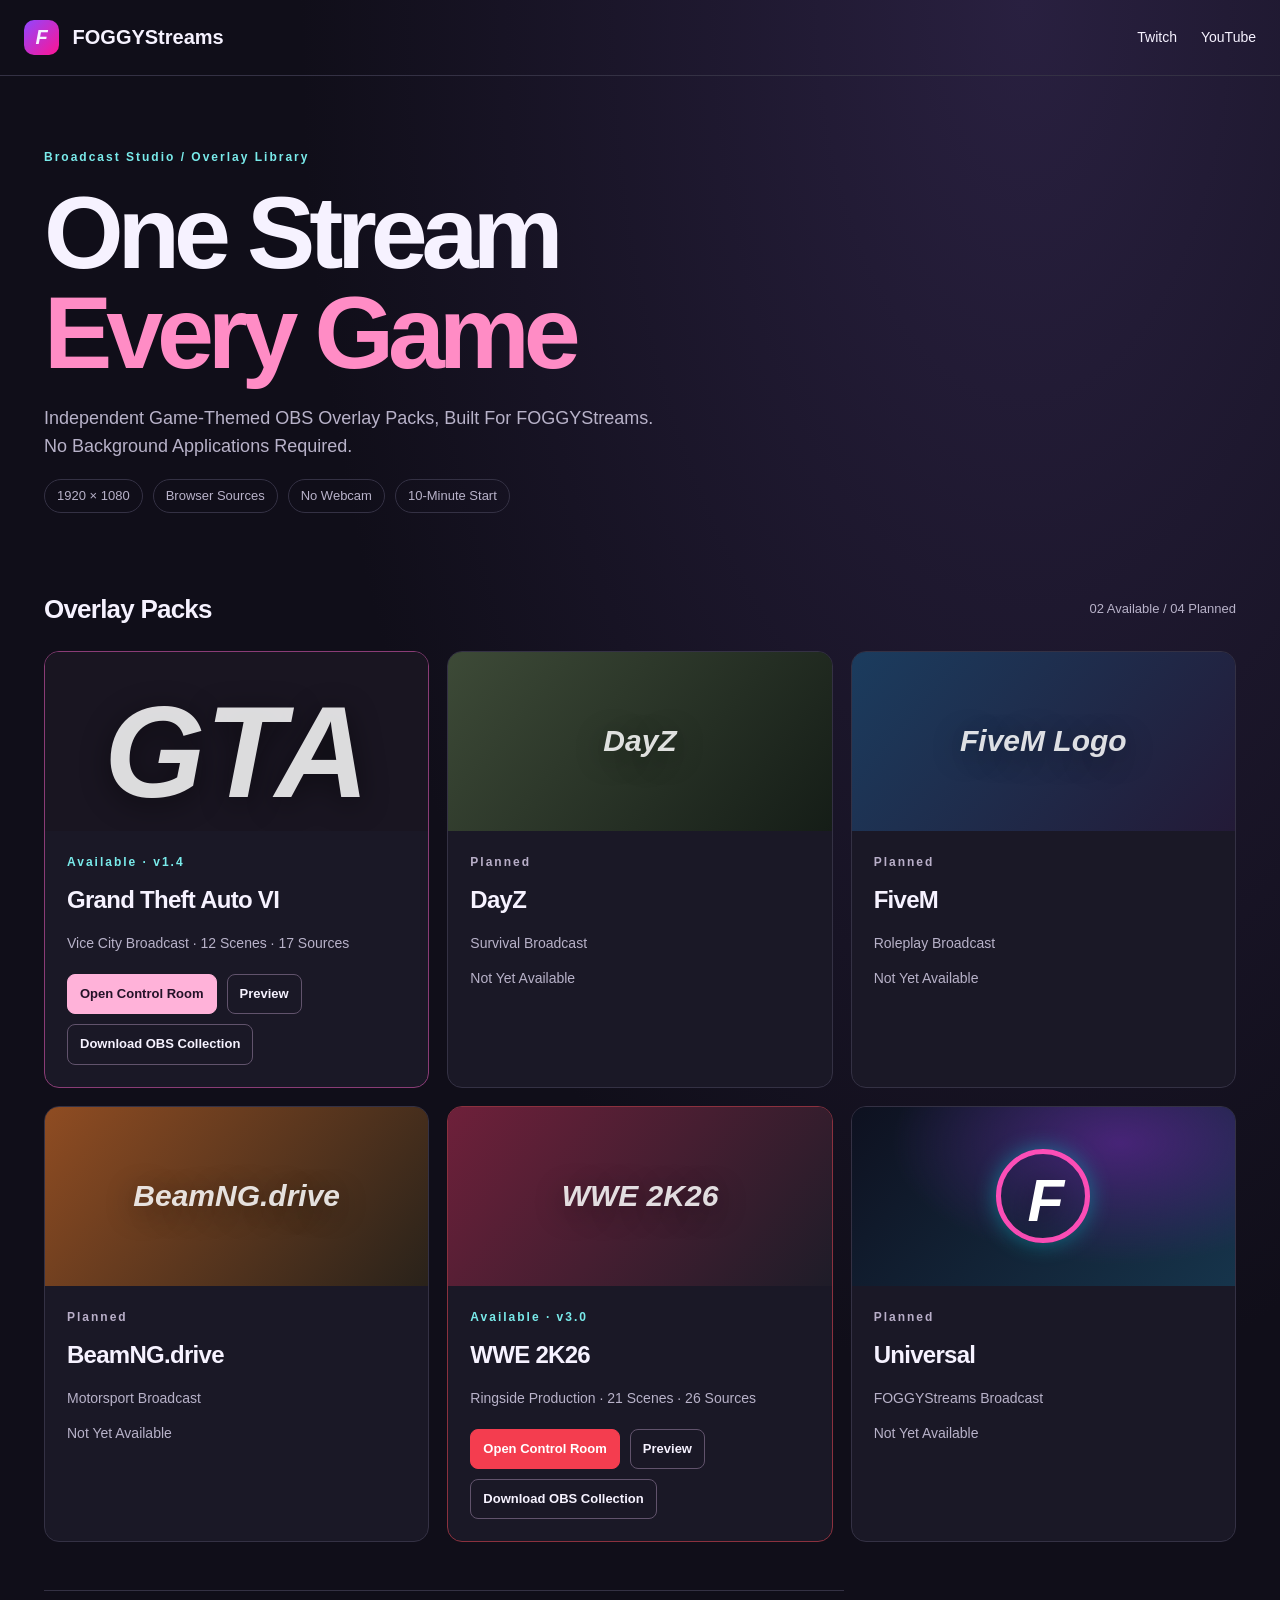
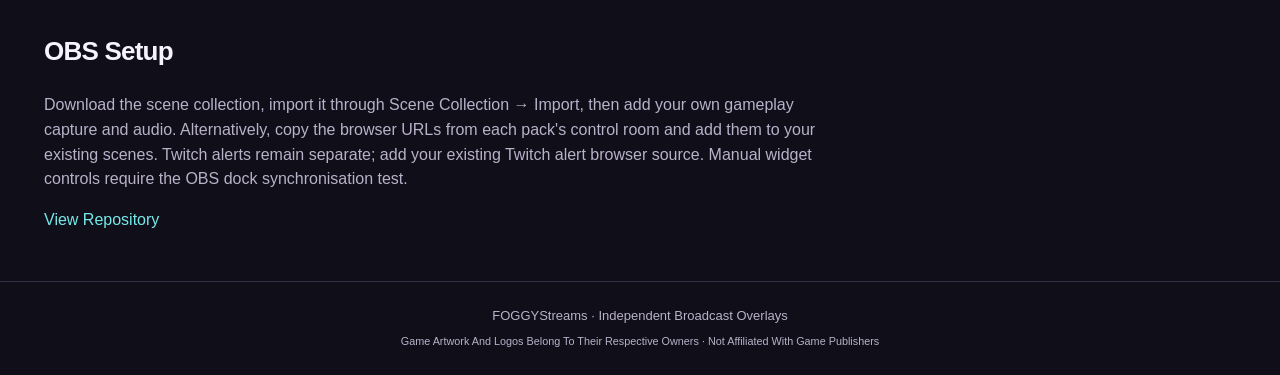
==== commit 86fd805f: "Rebuild WWE graphics with researched event styling, official portraits and live Rumble lower thirds" ====
--- a/index.html
+++ b/index.html
@@ -1 +1 @@
-<!doctype html><html lang="en-AU"><head><meta charset="utf-8"><meta name="viewport" content="width=device-width,initial-scale=1"><title>FOGGYStreams | OBS Overlay Hub</title><meta name="theme-color" content="#141222"><link rel="stylesheet" href="assets/hub.css?v=1.5"></head><body><header><a class="brand" href="./"><span>F</span> FOGGYStreams</a><nav><a href="https://www.twitch.tv/FOGGYStreams">Twitch</a><a href="https://www.youtube.com/@FOGGYStreams">YouTube</a></nav></header><main><div class="hero"><p class="eyebrow">Broadcast Studio / Overlay Library</p><h1>One Stream<br><em>Every Game</em></h1><p>Independent Game-Themed OBS Overlay Packs, Built For FOGGYStreams. No Background Applications Required.</p><div class="meta"><span>1920 × 1080</span><span>Browser Sources</span><span>No Webcam</span><span>10-Minute Start</span></div></div><section><div class="sectiontitle"><h2>Overlay Packs</h2><span>02 Available / 04 Planned</span></div><div class="packs"><article class="pack vice"><div class="art"><img src="https://www.rockstargames.com/VI/_next/static/media/Jason_and_Lucia_14.10e7v.06pcm_t.jpg" alt="GTA VI — Rockstar Games" loading="lazy" referrerpolicy="no-referrer" onerror="this.hidden=true;this.nextElementSibling.hidden=false"><span class="art-fallback" hidden>GTA VI</span></div><div class="info"><p class="eyebrow">Available · v1.4</p><h3>Grand Theft Auto VI</h3><p>Vice City Broadcast · 12 Scenes · 17 Sources</p><div class="actions"><a class="primary" href="gta-vi/">Open Control Room</a><a href="gta-vi/index.html?scene=starting">Preview</a><a href="downloads/FOGGYStreams_Vice_City_OBS_v1.4.json" download>Download OBS Collection</a></div></div></article><article class="pack survival planned"><div class="art"><img src="https://shared.fastly.steamstatic.com/store_item_assets/steam/apps/221100/header.jpg?t=1792059745" alt="DayZ — Bohemia Interactive" loading="lazy" referrerpolicy="no-referrer" onerror="this.hidden=true;this.nextElementSibling.hidden=false"><span class="art-fallback" hidden>DayZ</span></div><div class="info"><p class="eyebrow">Planned</p><h3>DayZ</h3><p>Survival Broadcast</p><p class="pending">Not Yet Available</p></div></article><article class="pack roleplay planned"><div class="art"><img src="https://upload.wikimedia.org/wikipedia/commons/5/5a/FiveM-Logo.png" alt="FiveM Logo" loading="lazy" referrerpolicy="no-referrer" onerror="this.hidden=true;this.nextElementSibling.hidden=false"><span class="art-fallback" hidden>FiveM Logo</span></div><div class="info"><p class="eyebrow">Planned</p><h3>FiveM</h3><p>Roleplay Broadcast</p><p class="pending">Not Yet Available</p></div></article><article class="pack motor planned"><div class="art"><img src="https://shared.akamai.steamstatic.com/store_item_assets/steam/apps/284160/17f8af1312bc48e6cd90e5fb639d4981682af260/header.jpg?t=1792417797" alt="BeamNG.drive — BeamNG" loading="lazy" referrerpolicy="no-referrer" onerror="this.hidden=true;this.nextElementSibling.hidden=false"><span class="art-fallback" hidden>BeamNG.drive</span></div><div class="info"><p class="eyebrow">Planned</p><h3>BeamNG.drive</h3><p>Motorsport Broadcast</p><p class="pending">Not Yet Available</p></div></article><article class="pack wrestling"><div class="art"><img src="https://shared.fastly.steamstatic.com/store_item_assets/steam/apps/3717070/6e590c37107f7306ab9e42cc07d2aa92327625d1/header_2x.jpg?t=1793220236" alt="WWE 2K26 — 2K" loading="lazy" referrerpolicy="no-referrer" onerror="this.hidden=true;this.nextElementSibling.hidden=false"><span class="art-fallback" hidden>WWE 2K26</span></div><div class="info"><p class="eyebrow">Available · v2.0</p><h3>WWE 2K26</h3><p>Ringside Production · 21 Scenes · 26 Sources</p><div class="actions"><a class="primary" href="wwe-2k26/">Open Control Room</a><a href="wwe-2k26/index.html?scene=starting">Preview</a><a href="downloads/FOGGYStreams_WWE_2K26_OBS_v2.0.json" download>Download OBS Collection</a></div></div></article><article class="pack universal planned"><div class="art"><span class="universal-mark">F</span></div><div class="info"><p class="eyebrow">Planned</p><h3>Universal</h3><p>FOGGYStreams Broadcast</p><p class="pending">Not Yet Available</p></div></article></div></section><section class="setup"><h2>OBS Setup</h2><p>Download the scene collection, import it through Scene Collection → Import, then add your own gameplay capture and audio. Alternatively, copy the browser URLs from each pack's control room and add them to your existing scenes. Twitch alerts remain separate; add your existing Twitch alert browser source. Manual widget controls require the OBS dock synchronisation test.</p><a href="https://github.com/IIllIFOGGYIIllI/FOGGYStreams-OBS">View Repository</a></section></main><footer>FOGGYStreams · Independent Broadcast Overlays<br><small>Game Artwork And Logos Belong To Their Respective Owners · Not Affiliated With Game Publishers</small></footer></body></html>+<!doctype html><html lang="en-AU"><head><meta charset="utf-8"><meta name="viewport" content="width=device-width,initial-scale=1"><title>FOGGYStreams | OBS Overlay Hub</title><meta name="theme-color" content="#141222"><link rel="stylesheet" href="assets/hub.css?v=1.5"></head><body><header><a class="brand" href="./"><span>F</span> FOGGYStreams</a><nav><a href="https://www.twitch.tv/FOGGYStreams">Twitch</a><a href="https://www.youtube.com/@FOGGYStreams">YouTube</a></nav></header><main><div class="hero"><p class="eyebrow">Broadcast Studio / Overlay Library</p><h1>One Stream<br><em>Every Game</em></h1><p>Independent Game-Themed OBS Overlay Packs, Built For FOGGYStreams. No Background Applications Required.</p><div class="meta"><span>1920 × 1080</span><span>Browser Sources</span><span>No Webcam</span><span>10-Minute Start</span></div></div><section><div class="sectiontitle"><h2>Overlay Packs</h2><span>02 Available / 04 Planned</span></div><div class="packs"><article class="pack vice"><div class="art"><img src="https://www.rockstargames.com/VI/_next/static/media/Jason_and_Lucia_14.10e7v.06pcm_t.jpg" alt="GTA VI — Rockstar Games" loading="lazy" referrerpolicy="no-referrer" onerror="this.hidden=true;this.nextElementSibling.hidden=false"><span class="art-fallback" hidden>GTA VI</span></div><div class="info"><p class="eyebrow">Available · v1.4</p><h3>Grand Theft Auto VI</h3><p>Vice City Broadcast · 12 Scenes · 17 Sources</p><div class="actions"><a class="primary" href="gta-vi/">Open Control Room</a><a href="gta-vi/index.html?scene=starting">Preview</a><a href="downloads/FOGGYStreams_Vice_City_OBS_v1.4.json" download>Download OBS Collection</a></div></div></article><article class="pack survival planned"><div class="art"><img src="https://shared.fastly.steamstatic.com/store_item_assets/steam/apps/221100/header.jpg?t=1792059745" alt="DayZ — Bohemia Interactive" loading="lazy" referrerpolicy="no-referrer" onerror="this.hidden=true;this.nextElementSibling.hidden=false"><span class="art-fallback" hidden>DayZ</span></div><div class="info"><p class="eyebrow">Planned</p><h3>DayZ</h3><p>Survival Broadcast</p><p class="pending">Not Yet Available</p></div></article><article class="pack roleplay planned"><div class="art"><img src="https://upload.wikimedia.org/wikipedia/commons/5/5a/FiveM-Logo.png" alt="FiveM Logo" loading="lazy" referrerpolicy="no-referrer" onerror="this.hidden=true;this.nextElementSibling.hidden=false"><span class="art-fallback" hidden>FiveM Logo</span></div><div class="info"><p class="eyebrow">Planned</p><h3>FiveM</h3><p>Roleplay Broadcast</p><p class="pending">Not Yet Available</p></div></article><article class="pack motor planned"><div class="art"><img src="https://shared.akamai.steamstatic.com/store_item_assets/steam/apps/284160/17f8af1312bc48e6cd90e5fb639d4981682af260/header.jpg?t=1792417797" alt="BeamNG.drive — BeamNG" loading="lazy" referrerpolicy="no-referrer" onerror="this.hidden=true;this.nextElementSibling.hidden=false"><span class="art-fallback" hidden>BeamNG.drive</span></div><div class="info"><p class="eyebrow">Planned</p><h3>BeamNG.drive</h3><p>Motorsport Broadcast</p><p class="pending">Not Yet Available</p></div></article><article class="pack wrestling"><div class="art"><img src="https://shared.fastly.steamstatic.com/store_item_assets/steam/apps/3717070/6e590c37107f7306ab9e42cc07d2aa92327625d1/header_2x.jpg?t=1793220236" alt="WWE 2K26 — 2K" loading="lazy" referrerpolicy="no-referrer" onerror="this.hidden=true;this.nextElementSibling.hidden=false"><span class="art-fallback" hidden>WWE 2K26</span></div><div class="info"><p class="eyebrow">Available · v3.0</p><h3>WWE 2K26</h3><p>Ringside Production · 21 Scenes · 26 Sources</p><div class="actions"><a class="primary" href="wwe-2k26/">Open Control Room</a><a href="wwe-2k26/index.html?scene=match-card&amp;demo=1">Preview</a><a href="downloads/FOGGYStreams_WWE_2K26_OBS_v2.0.json" download>Download OBS Collection</a></div></div></article><article class="pack universal planned"><div class="art"><span class="universal-mark">F</span></div><div class="info"><p class="eyebrow">Planned</p><h3>Universal</h3><p>FOGGYStreams Broadcast</p><p class="pending">Not Yet Available</p></div></article></div></section><section class="setup"><h2>OBS Setup</h2><p>Download the scene collection, import it through Scene Collection → Import, then add your own gameplay capture and audio. Alternatively, copy the browser URLs from each pack's control room and add them to your existing scenes. Twitch alerts remain separate; add your existing Twitch alert browser source. Manual widget controls require the OBS dock synchronisation test.</p><a href="https://github.com/IIllIFOGGYIIllI/FOGGYStreams-OBS">View Repository</a></section></main><footer>FOGGYStreams · Independent Broadcast Overlays<br><small>Game Artwork And Logos Belong To Their Respective Owners · Not Affiliated With Game Publishers</small></footer></body></html>
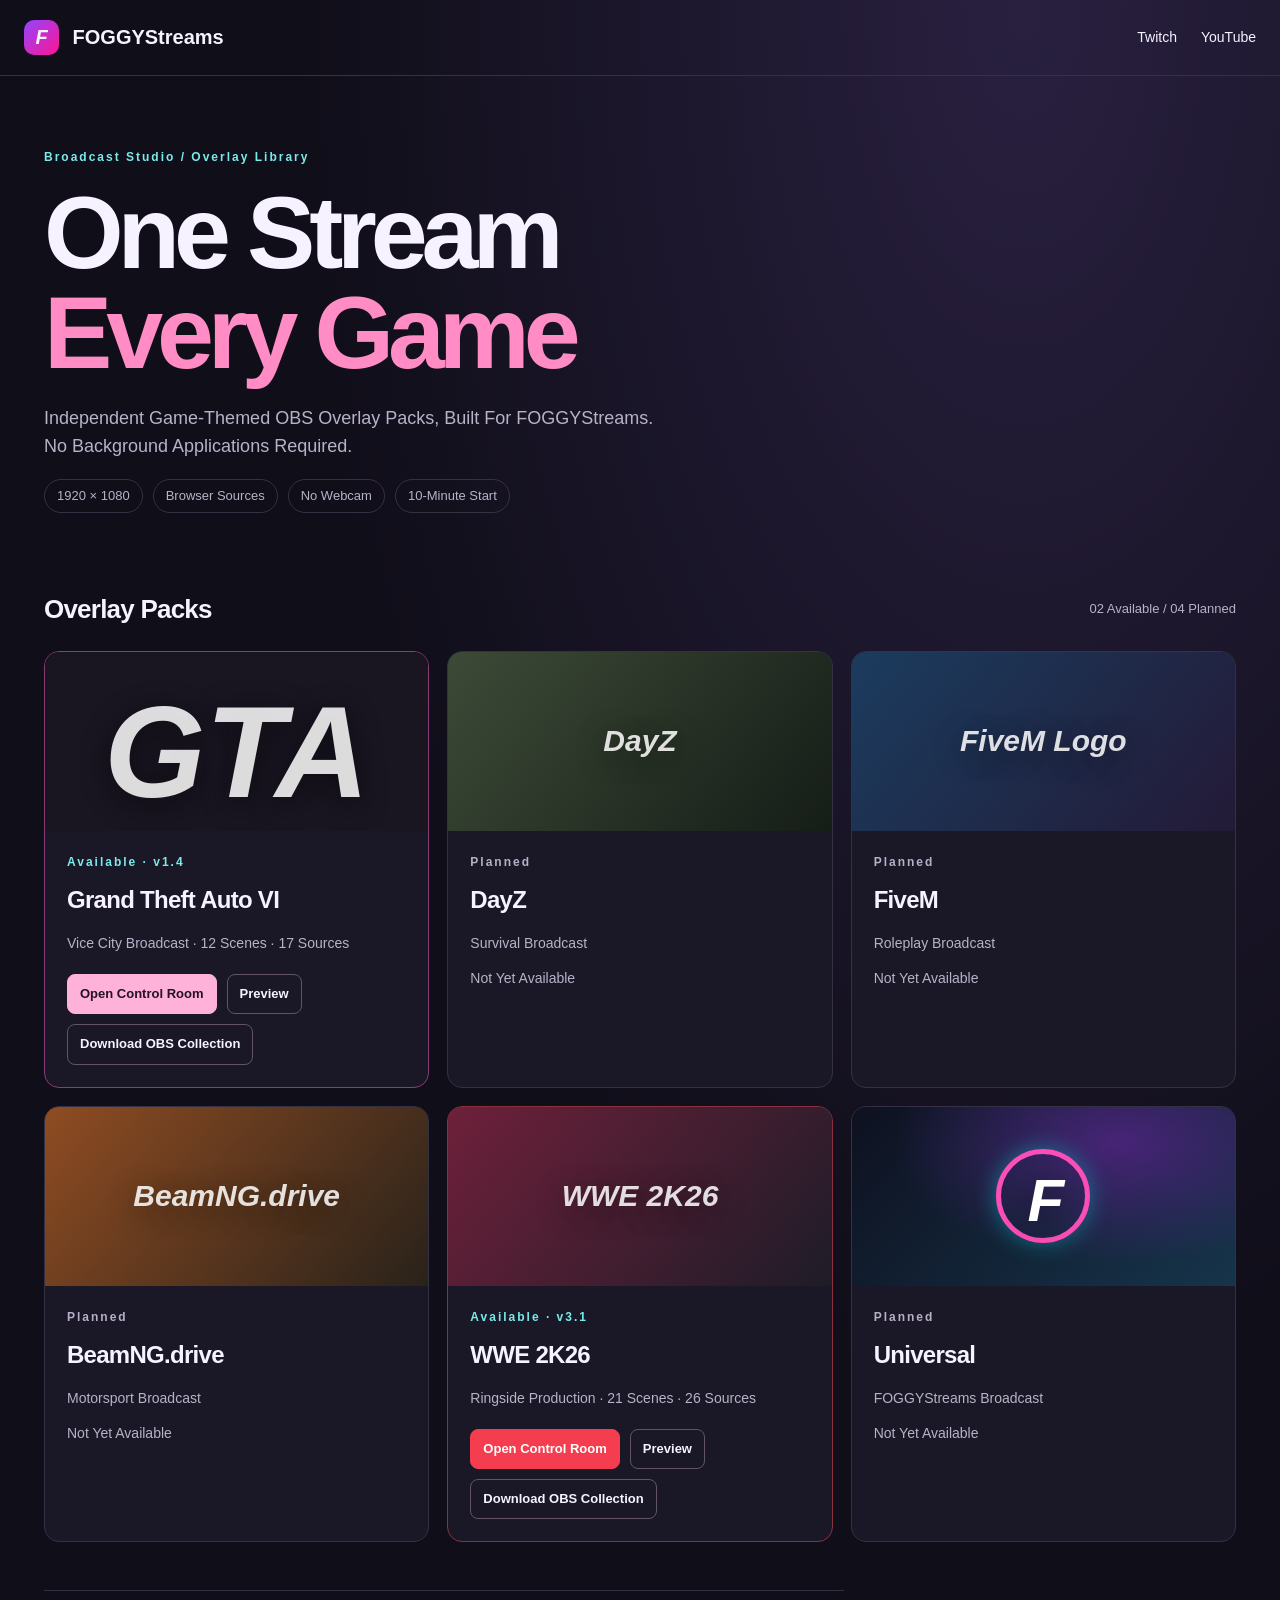
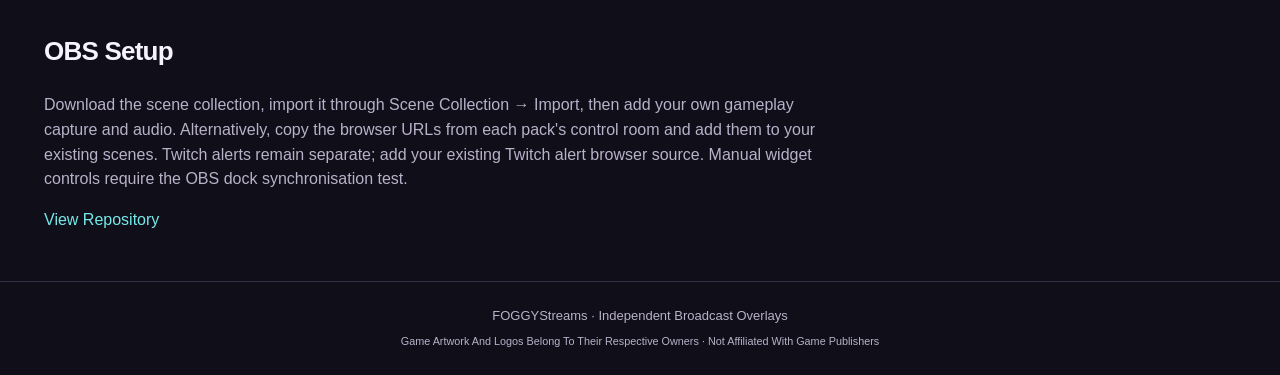
==== commit 87cc8f93: "WWE 3.1: editable match presets, graphic copy and scene customisation, editable entrants" ====
--- a/index.html
+++ b/index.html
@@ -1 +1 @@
-<!doctype html><html lang="en-AU"><head><meta charset="utf-8"><meta name="viewport" content="width=device-width,initial-scale=1"><title>FOGGYStreams | OBS Overlay Hub</title><meta name="theme-color" content="#141222"><link rel="stylesheet" href="assets/hub.css?v=1.5"></head><body><header><a class="brand" href="./"><span>F</span> FOGGYStreams</a><nav><a href="https://www.twitch.tv/FOGGYStreams">Twitch</a><a href="https://www.youtube.com/@FOGGYStreams">YouTube</a></nav></header><main><div class="hero"><p class="eyebrow">Broadcast Studio / Overlay Library</p><h1>One Stream<br><em>Every Game</em></h1><p>Independent Game-Themed OBS Overlay Packs, Built For FOGGYStreams. No Background Applications Required.</p><div class="meta"><span>1920 × 1080</span><span>Browser Sources</span><span>No Webcam</span><span>10-Minute Start</span></div></div><section><div class="sectiontitle"><h2>Overlay Packs</h2><span>02 Available / 04 Planned</span></div><div class="packs"><article class="pack vice"><div class="art"><img src="https://www.rockstargames.com/VI/_next/static/media/Jason_and_Lucia_14.10e7v.06pcm_t.jpg" alt="GTA VI — Rockstar Games" loading="lazy" referrerpolicy="no-referrer" onerror="this.hidden=true;this.nextElementSibling.hidden=false"><span class="art-fallback" hidden>GTA VI</span></div><div class="info"><p class="eyebrow">Available · v1.4</p><h3>Grand Theft Auto VI</h3><p>Vice City Broadcast · 12 Scenes · 17 Sources</p><div class="actions"><a class="primary" href="gta-vi/">Open Control Room</a><a href="gta-vi/index.html?scene=starting">Preview</a><a href="downloads/FOGGYStreams_Vice_City_OBS_v1.4.json" download>Download OBS Collection</a></div></div></article><article class="pack survival planned"><div class="art"><img src="https://shared.fastly.steamstatic.com/store_item_assets/steam/apps/221100/header.jpg?t=1792059745" alt="DayZ — Bohemia Interactive" loading="lazy" referrerpolicy="no-referrer" onerror="this.hidden=true;this.nextElementSibling.hidden=false"><span class="art-fallback" hidden>DayZ</span></div><div class="info"><p class="eyebrow">Planned</p><h3>DayZ</h3><p>Survival Broadcast</p><p class="pending">Not Yet Available</p></div></article><article class="pack roleplay planned"><div class="art"><img src="https://upload.wikimedia.org/wikipedia/commons/5/5a/FiveM-Logo.png" alt="FiveM Logo" loading="lazy" referrerpolicy="no-referrer" onerror="this.hidden=true;this.nextElementSibling.hidden=false"><span class="art-fallback" hidden>FiveM Logo</span></div><div class="info"><p class="eyebrow">Planned</p><h3>FiveM</h3><p>Roleplay Broadcast</p><p class="pending">Not Yet Available</p></div></article><article class="pack motor planned"><div class="art"><img src="https://shared.akamai.steamstatic.com/store_item_assets/steam/apps/284160/17f8af1312bc48e6cd90e5fb639d4981682af260/header.jpg?t=1792417797" alt="BeamNG.drive — BeamNG" loading="lazy" referrerpolicy="no-referrer" onerror="this.hidden=true;this.nextElementSibling.hidden=false"><span class="art-fallback" hidden>BeamNG.drive</span></div><div class="info"><p class="eyebrow">Planned</p><h3>BeamNG.drive</h3><p>Motorsport Broadcast</p><p class="pending">Not Yet Available</p></div></article><article class="pack wrestling"><div class="art"><img src="https://shared.fastly.steamstatic.com/store_item_assets/steam/apps/3717070/6e590c37107f7306ab9e42cc07d2aa92327625d1/header_2x.jpg?t=1793220236" alt="WWE 2K26 — 2K" loading="lazy" referrerpolicy="no-referrer" onerror="this.hidden=true;this.nextElementSibling.hidden=false"><span class="art-fallback" hidden>WWE 2K26</span></div><div class="info"><p class="eyebrow">Available · v3.0</p><h3>WWE 2K26</h3><p>Ringside Production · 21 Scenes · 26 Sources</p><div class="actions"><a class="primary" href="wwe-2k26/">Open Control Room</a><a href="wwe-2k26/index.html?scene=match-card&amp;demo=1">Preview</a><a href="downloads/FOGGYStreams_WWE_2K26_OBS_v2.0.json" download>Download OBS Collection</a></div></div></article><article class="pack universal planned"><div class="art"><span class="universal-mark">F</span></div><div class="info"><p class="eyebrow">Planned</p><h3>Universal</h3><p>FOGGYStreams Broadcast</p><p class="pending">Not Yet Available</p></div></article></div></section><section class="setup"><h2>OBS Setup</h2><p>Download the scene collection, import it through Scene Collection → Import, then add your own gameplay capture and audio. Alternatively, copy the browser URLs from each pack's control room and add them to your existing scenes. Twitch alerts remain separate; add your existing Twitch alert browser source. Manual widget controls require the OBS dock synchronisation test.</p><a href="https://github.com/IIllIFOGGYIIllI/FOGGYStreams-OBS">View Repository</a></section></main><footer>FOGGYStreams · Independent Broadcast Overlays<br><small>Game Artwork And Logos Belong To Their Respective Owners · Not Affiliated With Game Publishers</small></footer></body></html>+<!doctype html><html lang="en-AU"><head><meta charset="utf-8"><meta name="viewport" content="width=device-width,initial-scale=1"><title>FOGGYStreams | OBS Overlay Hub</title><meta name="theme-color" content="#141222"><link rel="stylesheet" href="assets/hub.css?v=1.5"></head><body><header><a class="brand" href="./"><span>F</span> FOGGYStreams</a><nav><a href="https://www.twitch.tv/FOGGYStreams">Twitch</a><a href="https://www.youtube.com/@FOGGYStreams">YouTube</a></nav></header><main><div class="hero"><p class="eyebrow">Broadcast Studio / Overlay Library</p><h1>One Stream<br><em>Every Game</em></h1><p>Independent Game-Themed OBS Overlay Packs, Built For FOGGYStreams. No Background Applications Required.</p><div class="meta"><span>1920 × 1080</span><span>Browser Sources</span><span>No Webcam</span><span>10-Minute Start</span></div></div><section><div class="sectiontitle"><h2>Overlay Packs</h2><span>02 Available / 04 Planned</span></div><div class="packs"><article class="pack vice"><div class="art"><img src="https://www.rockstargames.com/VI/_next/static/media/Jason_and_Lucia_14.10e7v.06pcm_t.jpg" alt="GTA VI — Rockstar Games" loading="lazy" referrerpolicy="no-referrer" onerror="this.hidden=true;this.nextElementSibling.hidden=false"><span class="art-fallback" hidden>GTA VI</span></div><div class="info"><p class="eyebrow">Available · v1.4</p><h3>Grand Theft Auto VI</h3><p>Vice City Broadcast · 12 Scenes · 17 Sources</p><div class="actions"><a class="primary" href="gta-vi/">Open Control Room</a><a href="gta-vi/index.html?scene=starting">Preview</a><a href="downloads/FOGGYStreams_Vice_City_OBS_v1.4.json" download>Download OBS Collection</a></div></div></article><article class="pack survival planned"><div class="art"><img src="https://shared.fastly.steamstatic.com/store_item_assets/steam/apps/221100/header.jpg?t=1792059745" alt="DayZ — Bohemia Interactive" loading="lazy" referrerpolicy="no-referrer" onerror="this.hidden=true;this.nextElementSibling.hidden=false"><span class="art-fallback" hidden>DayZ</span></div><div class="info"><p class="eyebrow">Planned</p><h3>DayZ</h3><p>Survival Broadcast</p><p class="pending">Not Yet Available</p></div></article><article class="pack roleplay planned"><div class="art"><img src="https://upload.wikimedia.org/wikipedia/commons/5/5a/FiveM-Logo.png" alt="FiveM Logo" loading="lazy" referrerpolicy="no-referrer" onerror="this.hidden=true;this.nextElementSibling.hidden=false"><span class="art-fallback" hidden>FiveM Logo</span></div><div class="info"><p class="eyebrow">Planned</p><h3>FiveM</h3><p>Roleplay Broadcast</p><p class="pending">Not Yet Available</p></div></article><article class="pack motor planned"><div class="art"><img src="https://shared.akamai.steamstatic.com/store_item_assets/steam/apps/284160/17f8af1312bc48e6cd90e5fb639d4981682af260/header.jpg?t=1792417797" alt="BeamNG.drive — BeamNG" loading="lazy" referrerpolicy="no-referrer" onerror="this.hidden=true;this.nextElementSibling.hidden=false"><span class="art-fallback" hidden>BeamNG.drive</span></div><div class="info"><p class="eyebrow">Planned</p><h3>BeamNG.drive</h3><p>Motorsport Broadcast</p><p class="pending">Not Yet Available</p></div></article><article class="pack wrestling"><div class="art"><img src="https://shared.fastly.steamstatic.com/store_item_assets/steam/apps/3717070/6e590c37107f7306ab9e42cc07d2aa92327625d1/header_2x.jpg?t=1793220236" alt="WWE 2K26 — 2K" loading="lazy" referrerpolicy="no-referrer" onerror="this.hidden=true;this.nextElementSibling.hidden=false"><span class="art-fallback" hidden>WWE 2K26</span></div><div class="info"><p class="eyebrow">Available · v3.1</p><h3>WWE 2K26</h3><p>Ringside Production · 21 Scenes · 26 Sources</p><div class="actions"><a class="primary" href="wwe-2k26/">Open Control Room</a><a href="wwe-2k26/index.html?scene=match-card&amp;demo=1">Preview</a><a href="downloads/FOGGYStreams_WWE_2K26_OBS_v2.0.json" download>Download OBS Collection</a></div></div></article><article class="pack universal planned"><div class="art"><span class="universal-mark">F</span></div><div class="info"><p class="eyebrow">Planned</p><h3>Universal</h3><p>FOGGYStreams Broadcast</p><p class="pending">Not Yet Available</p></div></article></div></section><section class="setup"><h2>OBS Setup</h2><p>Download the scene collection, import it through Scene Collection → Import, then add your own gameplay capture and audio. Alternatively, copy the browser URLs from each pack's control room and add them to your existing scenes. Twitch alerts remain separate; add your existing Twitch alert browser source. Manual widget controls require the OBS dock synchronisation test.</p><a href="https://github.com/IIllIFOGGYIIllI/FOGGYStreams-OBS">View Repository</a></section></main><footer>FOGGYStreams · Independent Broadcast Overlays<br><small>Game Artwork And Logos Belong To Their Respective Owners · Not Affiliated With Game Publishers</small></footer></body></html>
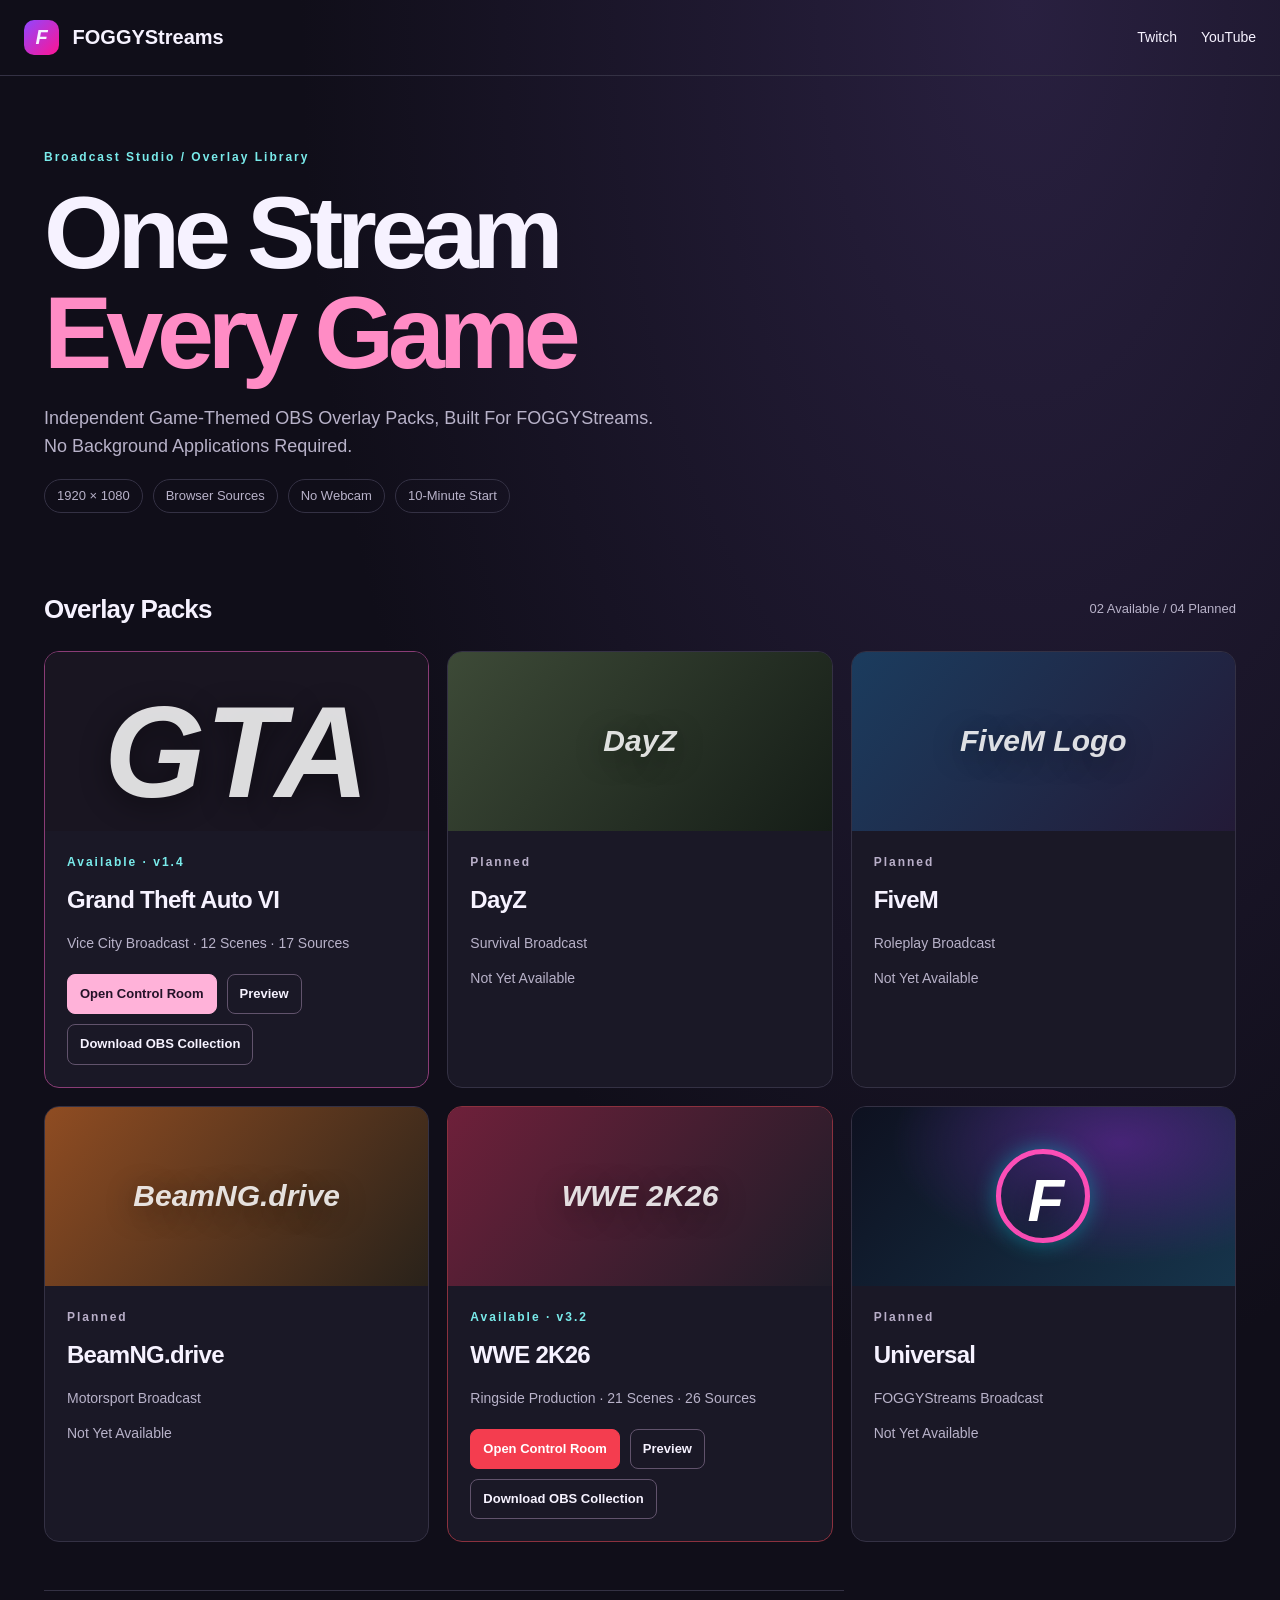
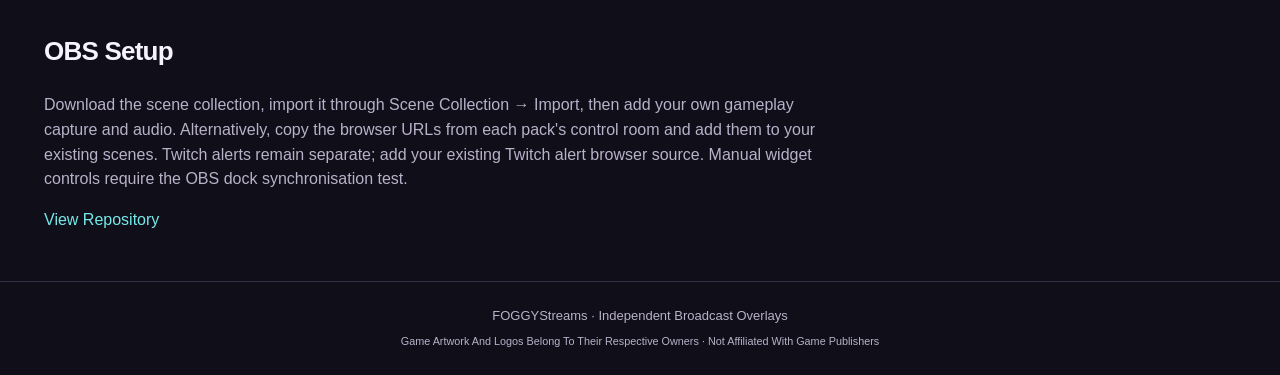
==== commit aa2381de: "WWE 3.2: automatic superstar portraits, searchable roster picker and artwork indexing" ====
--- a/index.html
+++ b/index.html
@@ -1 +1 @@
-<!doctype html><html lang="en-AU"><head><meta charset="utf-8"><meta name="viewport" content="width=device-width,initial-scale=1"><title>FOGGYStreams | OBS Overlay Hub</title><meta name="theme-color" content="#141222"><link rel="stylesheet" href="assets/hub.css?v=1.5"></head><body><header><a class="brand" href="./"><span>F</span> FOGGYStreams</a><nav><a href="https://www.twitch.tv/FOGGYStreams">Twitch</a><a href="https://www.youtube.com/@FOGGYStreams">YouTube</a></nav></header><main><div class="hero"><p class="eyebrow">Broadcast Studio / Overlay Library</p><h1>One Stream<br><em>Every Game</em></h1><p>Independent Game-Themed OBS Overlay Packs, Built For FOGGYStreams. No Background Applications Required.</p><div class="meta"><span>1920 × 1080</span><span>Browser Sources</span><span>No Webcam</span><span>10-Minute Start</span></div></div><section><div class="sectiontitle"><h2>Overlay Packs</h2><span>02 Available / 04 Planned</span></div><div class="packs"><article class="pack vice"><div class="art"><img src="https://www.rockstargames.com/VI/_next/static/media/Jason_and_Lucia_14.10e7v.06pcm_t.jpg" alt="GTA VI — Rockstar Games" loading="lazy" referrerpolicy="no-referrer" onerror="this.hidden=true;this.nextElementSibling.hidden=false"><span class="art-fallback" hidden>GTA VI</span></div><div class="info"><p class="eyebrow">Available · v1.4</p><h3>Grand Theft Auto VI</h3><p>Vice City Broadcast · 12 Scenes · 17 Sources</p><div class="actions"><a class="primary" href="gta-vi/">Open Control Room</a><a href="gta-vi/index.html?scene=starting">Preview</a><a href="downloads/FOGGYStreams_Vice_City_OBS_v1.4.json" download>Download OBS Collection</a></div></div></article><article class="pack survival planned"><div class="art"><img src="https://shared.fastly.steamstatic.com/store_item_assets/steam/apps/221100/header.jpg?t=1792059745" alt="DayZ — Bohemia Interactive" loading="lazy" referrerpolicy="no-referrer" onerror="this.hidden=true;this.nextElementSibling.hidden=false"><span class="art-fallback" hidden>DayZ</span></div><div class="info"><p class="eyebrow">Planned</p><h3>DayZ</h3><p>Survival Broadcast</p><p class="pending">Not Yet Available</p></div></article><article class="pack roleplay planned"><div class="art"><img src="https://upload.wikimedia.org/wikipedia/commons/5/5a/FiveM-Logo.png" alt="FiveM Logo" loading="lazy" referrerpolicy="no-referrer" onerror="this.hidden=true;this.nextElementSibling.hidden=false"><span class="art-fallback" hidden>FiveM Logo</span></div><div class="info"><p class="eyebrow">Planned</p><h3>FiveM</h3><p>Roleplay Broadcast</p><p class="pending">Not Yet Available</p></div></article><article class="pack motor planned"><div class="art"><img src="https://shared.akamai.steamstatic.com/store_item_assets/steam/apps/284160/17f8af1312bc48e6cd90e5fb639d4981682af260/header.jpg?t=1792417797" alt="BeamNG.drive — BeamNG" loading="lazy" referrerpolicy="no-referrer" onerror="this.hidden=true;this.nextElementSibling.hidden=false"><span class="art-fallback" hidden>BeamNG.drive</span></div><div class="info"><p class="eyebrow">Planned</p><h3>BeamNG.drive</h3><p>Motorsport Broadcast</p><p class="pending">Not Yet Available</p></div></article><article class="pack wrestling"><div class="art"><img src="https://shared.fastly.steamstatic.com/store_item_assets/steam/apps/3717070/6e590c37107f7306ab9e42cc07d2aa92327625d1/header_2x.jpg?t=1793220236" alt="WWE 2K26 — 2K" loading="lazy" referrerpolicy="no-referrer" onerror="this.hidden=true;this.nextElementSibling.hidden=false"><span class="art-fallback" hidden>WWE 2K26</span></div><div class="info"><p class="eyebrow">Available · v3.1</p><h3>WWE 2K26</h3><p>Ringside Production · 21 Scenes · 26 Sources</p><div class="actions"><a class="primary" href="wwe-2k26/">Open Control Room</a><a href="wwe-2k26/index.html?scene=match-card&amp;demo=1">Preview</a><a href="downloads/FOGGYStreams_WWE_2K26_OBS_v2.0.json" download>Download OBS Collection</a></div></div></article><article class="pack universal planned"><div class="art"><span class="universal-mark">F</span></div><div class="info"><p class="eyebrow">Planned</p><h3>Universal</h3><p>FOGGYStreams Broadcast</p><p class="pending">Not Yet Available</p></div></article></div></section><section class="setup"><h2>OBS Setup</h2><p>Download the scene collection, import it through Scene Collection → Import, then add your own gameplay capture and audio. Alternatively, copy the browser URLs from each pack's control room and add them to your existing scenes. Twitch alerts remain separate; add your existing Twitch alert browser source. Manual widget controls require the OBS dock synchronisation test.</p><a href="https://github.com/IIllIFOGGYIIllI/FOGGYStreams-OBS">View Repository</a></section></main><footer>FOGGYStreams · Independent Broadcast Overlays<br><small>Game Artwork And Logos Belong To Their Respective Owners · Not Affiliated With Game Publishers</small></footer></body></html>+<!doctype html><html lang="en-AU"><head><meta charset="utf-8"><meta name="viewport" content="width=device-width,initial-scale=1"><title>FOGGYStreams | OBS Overlay Hub</title><meta name="theme-color" content="#141222"><link rel="stylesheet" href="assets/hub.css?v=1.5"></head><body><header><a class="brand" href="./"><span>F</span> FOGGYStreams</a><nav><a href="https://www.twitch.tv/FOGGYStreams">Twitch</a><a href="https://www.youtube.com/@FOGGYStreams">YouTube</a></nav></header><main><div class="hero"><p class="eyebrow">Broadcast Studio / Overlay Library</p><h1>One Stream<br><em>Every Game</em></h1><p>Independent Game-Themed OBS Overlay Packs, Built For FOGGYStreams. No Background Applications Required.</p><div class="meta"><span>1920 × 1080</span><span>Browser Sources</span><span>No Webcam</span><span>10-Minute Start</span></div></div><section><div class="sectiontitle"><h2>Overlay Packs</h2><span>02 Available / 04 Planned</span></div><div class="packs"><article class="pack vice"><div class="art"><img src="https://www.rockstargames.com/VI/_next/static/media/Jason_and_Lucia_14.10e7v.06pcm_t.jpg" alt="GTA VI — Rockstar Games" loading="lazy" referrerpolicy="no-referrer" onerror="this.hidden=true;this.nextElementSibling.hidden=false"><span class="art-fallback" hidden>GTA VI</span></div><div class="info"><p class="eyebrow">Available · v1.4</p><h3>Grand Theft Auto VI</h3><p>Vice City Broadcast · 12 Scenes · 17 Sources</p><div class="actions"><a class="primary" href="gta-vi/">Open Control Room</a><a href="gta-vi/index.html?scene=starting">Preview</a><a href="downloads/FOGGYStreams_Vice_City_OBS_v1.4.json" download>Download OBS Collection</a></div></div></article><article class="pack survival planned"><div class="art"><img src="https://shared.fastly.steamstatic.com/store_item_assets/steam/apps/221100/header.jpg?t=1792059745" alt="DayZ — Bohemia Interactive" loading="lazy" referrerpolicy="no-referrer" onerror="this.hidden=true;this.nextElementSibling.hidden=false"><span class="art-fallback" hidden>DayZ</span></div><div class="info"><p class="eyebrow">Planned</p><h3>DayZ</h3><p>Survival Broadcast</p><p class="pending">Not Yet Available</p></div></article><article class="pack roleplay planned"><div class="art"><img src="https://upload.wikimedia.org/wikipedia/commons/5/5a/FiveM-Logo.png" alt="FiveM Logo" loading="lazy" referrerpolicy="no-referrer" onerror="this.hidden=true;this.nextElementSibling.hidden=false"><span class="art-fallback" hidden>FiveM Logo</span></div><div class="info"><p class="eyebrow">Planned</p><h3>FiveM</h3><p>Roleplay Broadcast</p><p class="pending">Not Yet Available</p></div></article><article class="pack motor planned"><div class="art"><img src="https://shared.akamai.steamstatic.com/store_item_assets/steam/apps/284160/17f8af1312bc48e6cd90e5fb639d4981682af260/header.jpg?t=1792417797" alt="BeamNG.drive — BeamNG" loading="lazy" referrerpolicy="no-referrer" onerror="this.hidden=true;this.nextElementSibling.hidden=false"><span class="art-fallback" hidden>BeamNG.drive</span></div><div class="info"><p class="eyebrow">Planned</p><h3>BeamNG.drive</h3><p>Motorsport Broadcast</p><p class="pending">Not Yet Available</p></div></article><article class="pack wrestling"><div class="art"><img src="https://shared.fastly.steamstatic.com/store_item_assets/steam/apps/3717070/6e590c37107f7306ab9e42cc07d2aa92327625d1/header_2x.jpg?t=1793220236" alt="WWE 2K26 — 2K" loading="lazy" referrerpolicy="no-referrer" onerror="this.hidden=true;this.nextElementSibling.hidden=false"><span class="art-fallback" hidden>WWE 2K26</span></div><div class="info"><p class="eyebrow">Available · v3.2</p><h3>WWE 2K26</h3><p>Ringside Production · 21 Scenes · 26 Sources</p><div class="actions"><a class="primary" href="wwe-2k26/">Open Control Room</a><a href="wwe-2k26/index.html?scene=match-card&amp;demo=1">Preview</a><a href="downloads/FOGGYStreams_WWE_2K26_OBS_v2.0.json" download>Download OBS Collection</a></div></div></article><article class="pack universal planned"><div class="art"><span class="universal-mark">F</span></div><div class="info"><p class="eyebrow">Planned</p><h3>Universal</h3><p>FOGGYStreams Broadcast</p><p class="pending">Not Yet Available</p></div></article></div></section><section class="setup"><h2>OBS Setup</h2><p>Download the scene collection, import it through Scene Collection → Import, then add your own gameplay capture and audio. Alternatively, copy the browser URLs from each pack's control room and add them to your existing scenes. Twitch alerts remain separate; add your existing Twitch alert browser source. Manual widget controls require the OBS dock synchronisation test.</p><a href="https://github.com/IIllIFOGGYIIllI/FOGGYStreams-OBS">View Repository</a></section></main><footer>FOGGYStreams · Independent Broadcast Overlays<br><small>Game Artwork And Logos Belong To Their Respective Owners · Not Affiliated With Game Publishers</small></footer></body></html>
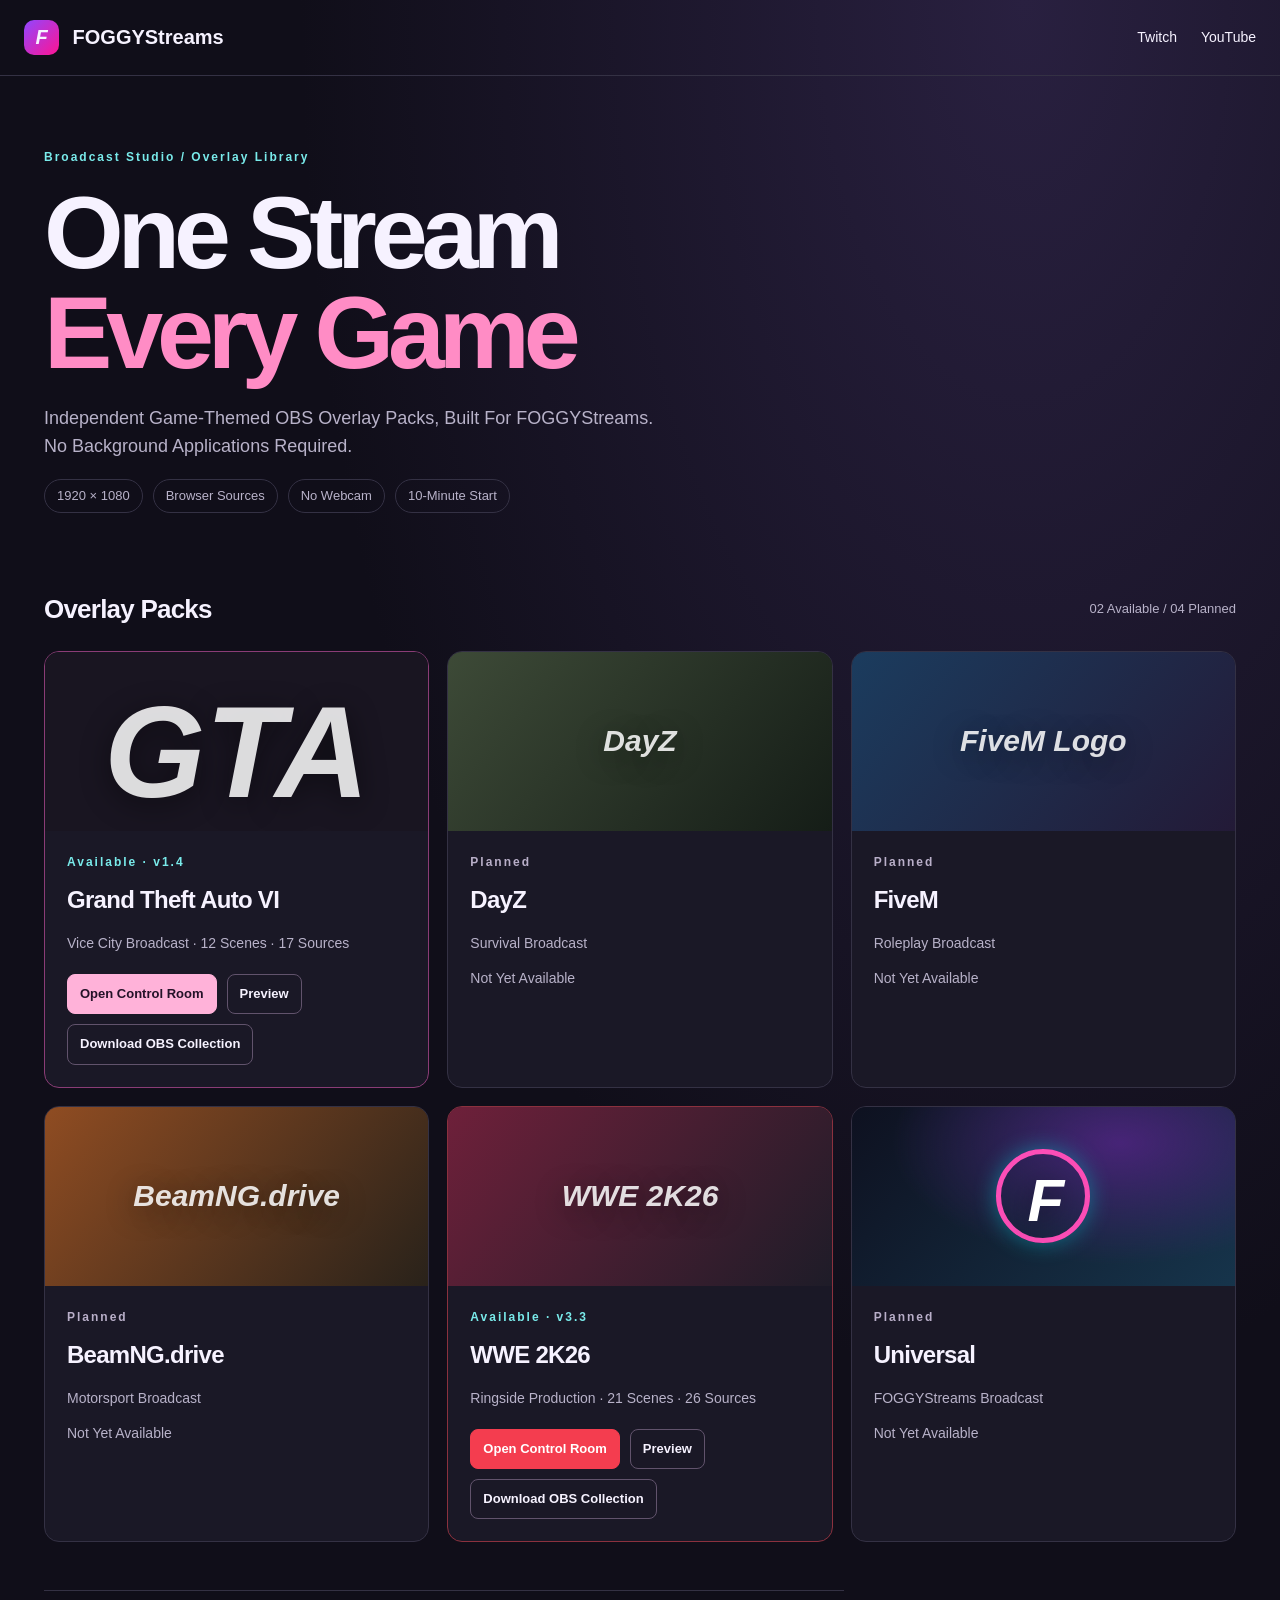
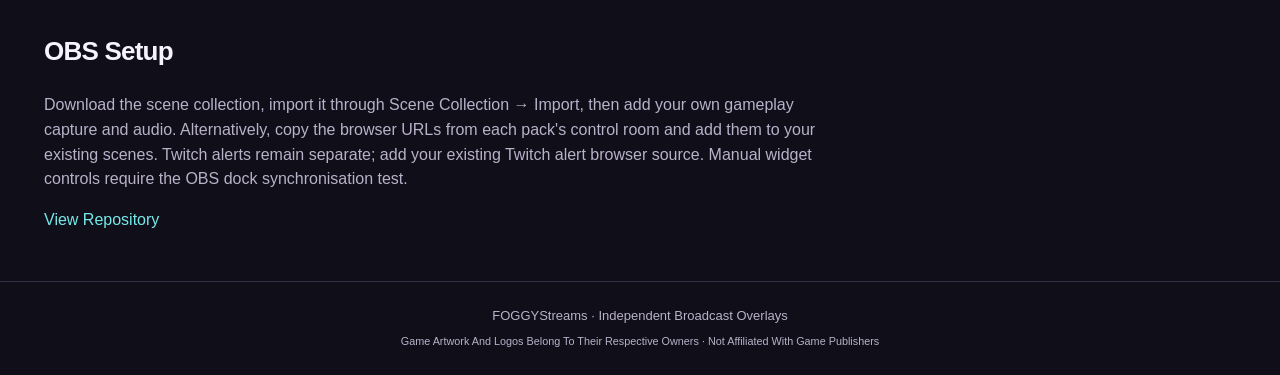
==== commit 4f81fc79: "Roster-wide portrait verification and visual WWE entrant editor" ====
--- a/index.html
+++ b/index.html
@@ -1 +1 @@
-<!doctype html><html lang="en-AU"><head><meta charset="utf-8"><meta name="viewport" content="width=device-width,initial-scale=1"><title>FOGGYStreams | OBS Overlay Hub</title><meta name="theme-color" content="#141222"><link rel="stylesheet" href="assets/hub.css?v=1.5"></head><body><header><a class="brand" href="./"><span>F</span> FOGGYStreams</a><nav><a href="https://www.twitch.tv/FOGGYStreams">Twitch</a><a href="https://www.youtube.com/@FOGGYStreams">YouTube</a></nav></header><main><div class="hero"><p class="eyebrow">Broadcast Studio / Overlay Library</p><h1>One Stream<br><em>Every Game</em></h1><p>Independent Game-Themed OBS Overlay Packs, Built For FOGGYStreams. No Background Applications Required.</p><div class="meta"><span>1920 × 1080</span><span>Browser Sources</span><span>No Webcam</span><span>10-Minute Start</span></div></div><section><div class="sectiontitle"><h2>Overlay Packs</h2><span>02 Available / 04 Planned</span></div><div class="packs"><article class="pack vice"><div class="art"><img src="https://www.rockstargames.com/VI/_next/static/media/Jason_and_Lucia_14.10e7v.06pcm_t.jpg" alt="GTA VI — Rockstar Games" loading="lazy" referrerpolicy="no-referrer" onerror="this.hidden=true;this.nextElementSibling.hidden=false"><span class="art-fallback" hidden>GTA VI</span></div><div class="info"><p class="eyebrow">Available · v1.4</p><h3>Grand Theft Auto VI</h3><p>Vice City Broadcast · 12 Scenes · 17 Sources</p><div class="actions"><a class="primary" href="gta-vi/">Open Control Room</a><a href="gta-vi/index.html?scene=starting">Preview</a><a href="downloads/FOGGYStreams_Vice_City_OBS_v1.4.json" download>Download OBS Collection</a></div></div></article><article class="pack survival planned"><div class="art"><img src="https://shared.fastly.steamstatic.com/store_item_assets/steam/apps/221100/header.jpg?t=1792059745" alt="DayZ — Bohemia Interactive" loading="lazy" referrerpolicy="no-referrer" onerror="this.hidden=true;this.nextElementSibling.hidden=false"><span class="art-fallback" hidden>DayZ</span></div><div class="info"><p class="eyebrow">Planned</p><h3>DayZ</h3><p>Survival Broadcast</p><p class="pending">Not Yet Available</p></div></article><article class="pack roleplay planned"><div class="art"><img src="https://upload.wikimedia.org/wikipedia/commons/5/5a/FiveM-Logo.png" alt="FiveM Logo" loading="lazy" referrerpolicy="no-referrer" onerror="this.hidden=true;this.nextElementSibling.hidden=false"><span class="art-fallback" hidden>FiveM Logo</span></div><div class="info"><p class="eyebrow">Planned</p><h3>FiveM</h3><p>Roleplay Broadcast</p><p class="pending">Not Yet Available</p></div></article><article class="pack motor planned"><div class="art"><img src="https://shared.akamai.steamstatic.com/store_item_assets/steam/apps/284160/17f8af1312bc48e6cd90e5fb639d4981682af260/header.jpg?t=1792417797" alt="BeamNG.drive — BeamNG" loading="lazy" referrerpolicy="no-referrer" onerror="this.hidden=true;this.nextElementSibling.hidden=false"><span class="art-fallback" hidden>BeamNG.drive</span></div><div class="info"><p class="eyebrow">Planned</p><h3>BeamNG.drive</h3><p>Motorsport Broadcast</p><p class="pending">Not Yet Available</p></div></article><article class="pack wrestling"><div class="art"><img src="https://shared.fastly.steamstatic.com/store_item_assets/steam/apps/3717070/6e590c37107f7306ab9e42cc07d2aa92327625d1/header_2x.jpg?t=1793220236" alt="WWE 2K26 — 2K" loading="lazy" referrerpolicy="no-referrer" onerror="this.hidden=true;this.nextElementSibling.hidden=false"><span class="art-fallback" hidden>WWE 2K26</span></div><div class="info"><p class="eyebrow">Available · v3.2</p><h3>WWE 2K26</h3><p>Ringside Production · 21 Scenes · 26 Sources</p><div class="actions"><a class="primary" href="wwe-2k26/">Open Control Room</a><a href="wwe-2k26/index.html?scene=match-card&amp;demo=1">Preview</a><a href="downloads/FOGGYStreams_WWE_2K26_OBS_v2.0.json" download>Download OBS Collection</a></div></div></article><article class="pack universal planned"><div class="art"><span class="universal-mark">F</span></div><div class="info"><p class="eyebrow">Planned</p><h3>Universal</h3><p>FOGGYStreams Broadcast</p><p class="pending">Not Yet Available</p></div></article></div></section><section class="setup"><h2>OBS Setup</h2><p>Download the scene collection, import it through Scene Collection → Import, then add your own gameplay capture and audio. Alternatively, copy the browser URLs from each pack's control room and add them to your existing scenes. Twitch alerts remain separate; add your existing Twitch alert browser source. Manual widget controls require the OBS dock synchronisation test.</p><a href="https://github.com/IIllIFOGGYIIllI/FOGGYStreams-OBS">View Repository</a></section></main><footer>FOGGYStreams · Independent Broadcast Overlays<br><small>Game Artwork And Logos Belong To Their Respective Owners · Not Affiliated With Game Publishers</small></footer></body></html>+<!doctype html><html lang="en-AU"><head><meta charset="utf-8"><meta name="viewport" content="width=device-width,initial-scale=1"><title>FOGGYStreams | OBS Overlay Hub</title><meta name="theme-color" content="#141222"><link rel="stylesheet" href="assets/hub.css?v=1.5"></head><body><header><a class="brand" href="./"><span>F</span> FOGGYStreams</a><nav><a href="https://www.twitch.tv/FOGGYStreams">Twitch</a><a href="https://www.youtube.com/@FOGGYStreams">YouTube</a></nav></header><main><div class="hero"><p class="eyebrow">Broadcast Studio / Overlay Library</p><h1>One Stream<br><em>Every Game</em></h1><p>Independent Game-Themed OBS Overlay Packs, Built For FOGGYStreams. No Background Applications Required.</p><div class="meta"><span>1920 × 1080</span><span>Browser Sources</span><span>No Webcam</span><span>10-Minute Start</span></div></div><section><div class="sectiontitle"><h2>Overlay Packs</h2><span>02 Available / 04 Planned</span></div><div class="packs"><article class="pack vice"><div class="art"><img src="https://www.rockstargames.com/VI/_next/static/media/Jason_and_Lucia_14.10e7v.06pcm_t.jpg" alt="GTA VI — Rockstar Games" loading="lazy" referrerpolicy="no-referrer" onerror="this.hidden=true;this.nextElementSibling.hidden=false"><span class="art-fallback" hidden>GTA VI</span></div><div class="info"><p class="eyebrow">Available · v1.4</p><h3>Grand Theft Auto VI</h3><p>Vice City Broadcast · 12 Scenes · 17 Sources</p><div class="actions"><a class="primary" href="gta-vi/">Open Control Room</a><a href="gta-vi/index.html?scene=starting">Preview</a><a href="downloads/FOGGYStreams_Vice_City_OBS_v1.4.json" download>Download OBS Collection</a></div></div></article><article class="pack survival planned"><div class="art"><img src="https://shared.fastly.steamstatic.com/store_item_assets/steam/apps/221100/header.jpg?t=1792059745" alt="DayZ — Bohemia Interactive" loading="lazy" referrerpolicy="no-referrer" onerror="this.hidden=true;this.nextElementSibling.hidden=false"><span class="art-fallback" hidden>DayZ</span></div><div class="info"><p class="eyebrow">Planned</p><h3>DayZ</h3><p>Survival Broadcast</p><p class="pending">Not Yet Available</p></div></article><article class="pack roleplay planned"><div class="art"><img src="https://upload.wikimedia.org/wikipedia/commons/5/5a/FiveM-Logo.png" alt="FiveM Logo" loading="lazy" referrerpolicy="no-referrer" onerror="this.hidden=true;this.nextElementSibling.hidden=false"><span class="art-fallback" hidden>FiveM Logo</span></div><div class="info"><p class="eyebrow">Planned</p><h3>FiveM</h3><p>Roleplay Broadcast</p><p class="pending">Not Yet Available</p></div></article><article class="pack motor planned"><div class="art"><img src="https://shared.akamai.steamstatic.com/store_item_assets/steam/apps/284160/17f8af1312bc48e6cd90e5fb639d4981682af260/header.jpg?t=1792417797" alt="BeamNG.drive — BeamNG" loading="lazy" referrerpolicy="no-referrer" onerror="this.hidden=true;this.nextElementSibling.hidden=false"><span class="art-fallback" hidden>BeamNG.drive</span></div><div class="info"><p class="eyebrow">Planned</p><h3>BeamNG.drive</h3><p>Motorsport Broadcast</p><p class="pending">Not Yet Available</p></div></article><article class="pack wrestling"><div class="art"><img src="https://shared.fastly.steamstatic.com/store_item_assets/steam/apps/3717070/6e590c37107f7306ab9e42cc07d2aa92327625d1/header_2x.jpg?t=1793220236" alt="WWE 2K26 — 2K" loading="lazy" referrerpolicy="no-referrer" onerror="this.hidden=true;this.nextElementSibling.hidden=false"><span class="art-fallback" hidden>WWE 2K26</span></div><div class="info"><p class="eyebrow">Available · v3.3</p><h3>WWE 2K26</h3><p>Ringside Production · 21 Scenes · 26 Sources</p><div class="actions"><a class="primary" href="wwe-2k26/">Open Control Room</a><a href="wwe-2k26/index.html?scene=match-card&amp;demo=1">Preview</a><a href="downloads/FOGGYStreams_WWE_2K26_OBS_v2.0.json" download>Download OBS Collection</a></div></div></article><article class="pack universal planned"><div class="art"><span class="universal-mark">F</span></div><div class="info"><p class="eyebrow">Planned</p><h3>Universal</h3><p>FOGGYStreams Broadcast</p><p class="pending">Not Yet Available</p></div></article></div></section><section class="setup"><h2>OBS Setup</h2><p>Download the scene collection, import it through Scene Collection → Import, then add your own gameplay capture and audio. Alternatively, copy the browser URLs from each pack's control room and add them to your existing scenes. Twitch alerts remain separate; add your existing Twitch alert browser source. Manual widget controls require the OBS dock synchronisation test.</p><a href="https://github.com/IIllIFOGGYIIllI/FOGGYStreams-OBS">View Repository</a></section></main><footer>FOGGYStreams · Independent Broadcast Overlays<br><small>Game Artwork And Logos Belong To Their Respective Owners · Not Affiliated With Game Publishers</small></footer></body></html>
